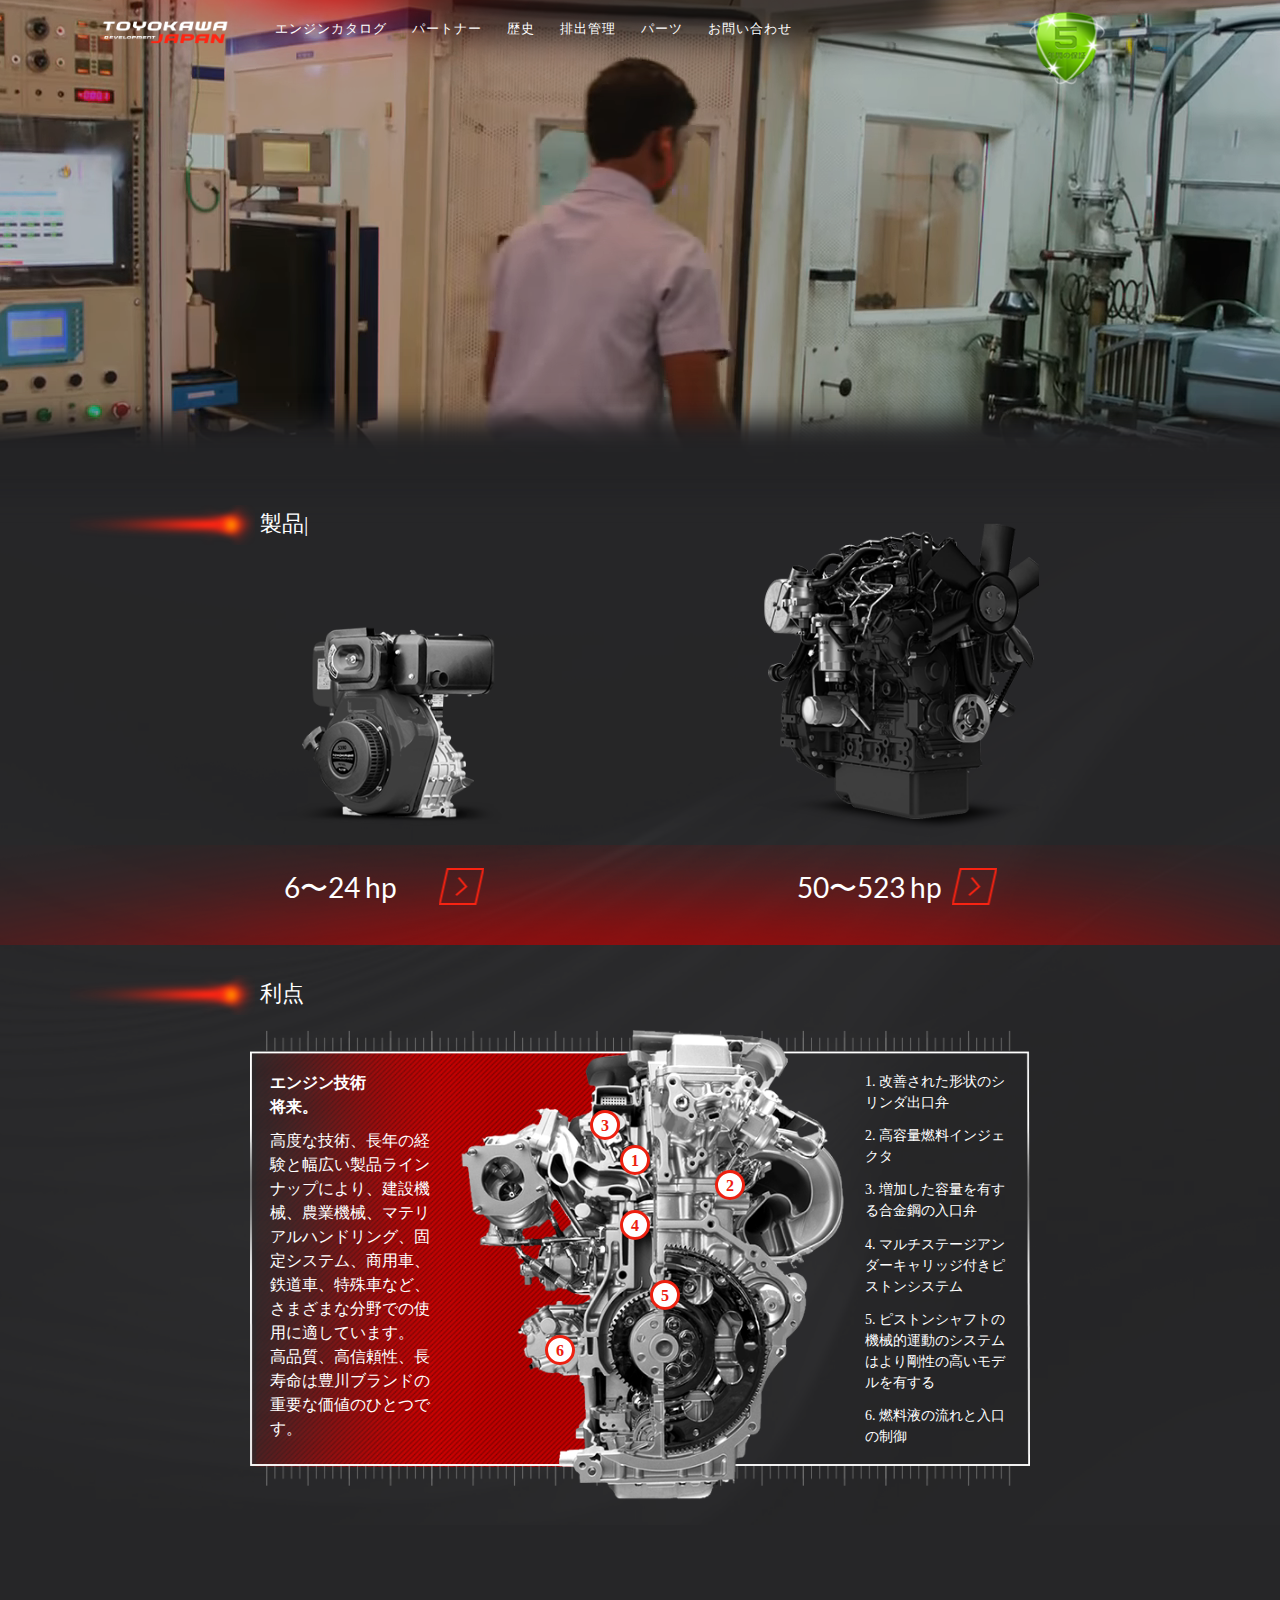
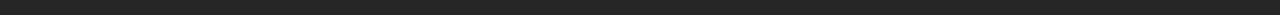
==== index.html @ fa692568 "21/02 23.45" ====
<!DOCTYPE html>
<!--[if lt IE 7 ]><html class="ie ie6" lang="en"> <![endif]-->
<!--[if IE 7 ]><html class="ie ie7" lang="en"> <![endif]-->
<!--[if IE 8 ]><html class="ie ie8" lang="en"> <![endif]-->
<!--[if (gte IE 9)|!(IE)]><!--><html lang="ru"> <!--<![endif]-->

<head>

	<meta charset="utf-8">

	<title>Toyokawa</title>
	<meta name="description" content="">

	<meta http-equiv="X-UA-Compatible" content="IE=edge">
	<meta name="viewport" content="width=device-width, initial-scale=1, maximum-scale=1">

	<link rel="stylesheet" href="css/bootstrap.min.css">
	<link rel="stylesheet" href="libs/slick/slick.css">
	<link rel="stylesheet" href="libs/slick/slick-theme.css">
	<link rel="stylesheet" href="fonts/stylesheet.css">
	
	<link rel="stylesheet" href="css/main.css">


</head>

<body>
	<header>
		<div class="container-fluid">
			<div class="row">
				<nav>
					<div class="container">
						<div class="row">
							<div class="col-2">
								<div class="logoWrap">
									<img src="img/logo-toyokawa.png" alt="">
								</div>
							</div>
							<div class="col-7">
								<ul class="navigation">
									<li><a href="#">エンジンカタログ</a></li>
									<li><a href="#">パートナー</a></li>
									<li><a href="#">歴史</a></li>
									<li><a href="#">排出管理</a></li>
									<li><a href="#">パーツ</a></li>
									<li><a href="#">お問い合わせ</a></li>
								</ul>
							</div>
							<div class="col-3">
								<div class="shield"></div>
							</div>
						</div>
					</div>
				</nav>
				<div class="bannerWrap">
					<div class="banner">
						<img src="img/banner-main.png" alt="pic">
					</div>
				</div>
			</div>	
		</div>
	</header>

	<div class="container-fluid main">
		<div class="row">
			
<!-- ВЫБОР МОЩНОСТИ ДВИГАТЕЛЯ / Engine power choice -->
				
				<section class="engineLink">
					<div class="container">
						<div class="row">
							<h2>製品|</h2>
							<div class="engineLink_wrap">
								<div class="engineLink_block">
									<a href="#" class="hp24"></a>
									<div class="title">
										<h3>6〜24 hp</h3>
										<span class="icon"></span>
									</div>
								</div>
								<div class="engineLink_block">
									<a href="#" class="hp50"></a>
									<div class="title">
										<h3>50〜523 hp</h3>
										<span class="icon"></span>
									</div>
								</div>
							</div>
						</div>
					</div>
				</section>
				
<!-- О ДВИГАТЕЛЕ / About engine -->
				<section class="aboutEngine">
					<div class="container">
						<div class="row">
							<h2>利点</h2>
							<div class="aboutEngine_wrap">
								<article>
									<p>エンジン技術<br>将来。</p>
									<p>高度な技術、長年の経験と幅広い製品ラインナップにより、建設機械、農業機械、マテリアルハンドリング、固定システム、商用車、鉄道車、特殊車など、さまざまな分野での使用に適しています。 高品質、高信頼性、長寿命は豊川ブランドの重要な価値のひとつです。</p>
								</article>
								<ul class="aboutEngine_list">
									<li class="part" id="part1">1. 改善された形状のシリンダ出口弁</li>
									<li class="part" id="part2">2. 高容量燃料インジェクタ</li>
									<li class="part" id="part3">3. 増加した容量を有する合金鋼の入口弁</li>
									<li class="part" id="part4">4. マルチステージアンダーキャリッジ付きピストンシステム</li>
									<li class="part" id="part5">5. ピストンシャフトの機械的運動のシステムはより剛性の高いモデルを有する</li>
									<li class="part" id="part6">6. 燃料液の流れと入口の制御</li>
								</ul>
								<div class="point" id="point1">1</div>
								<div class="point" id="point2">2</div>
								<div class="point" id="point3">3</div>
								<div class="point" id="point4">4</div>
								<div class="point" id="point5">5</div>
								<div class="point" id="point6">6</div>
							</div>
						</div>
					</div>
				</section>
<!-- СЛАЙДЕР / Slider -->
				<section class="proud"></section>
			
		</div>
	</div>



<!--[if lt IE 9]>
<script src="libs/html5shiv/es5-shim.min.js"></script>
<script src="libs/html5shiv/html5shiv.min.js"></script>
<script src="libs/html5shiv/html5shiv-printshiv.min.js"></script>
<script src="libs/respond/respond.min.js"></script>
<![endif]-->

<script src="libs/jquery/jquery-1.11.2.min.js"></script>
<script src="js/bootstrap.min.js"></script>
<script src="libs/slick/slick.js"></script>
<script src="js/common.js"></script>
</body>
</html>
---- fonts/stylesheet.css ----
/* This stylesheet generated by Transfonter (https://transfonter.org) on February 21, 2018 10:36 AM */


@font-face {
    
font-family: 'Lato';
    
src: url('Lato-Regular.woff2') format('woff2'),
        
url('Lato-Regular.woff') format('woff');
    
font-weight: normal;
    font-style: normal;

}



@font-face {
    font-family: 'Lato';
    
src: url('Lato-Regular.woff2') format('woff2'),
        
url('Lato-Regular.woff') format('woff');
    
font-weight: normal;
    
font-style: normal;

}



@font-face {
    
font-family: 'Lato';
    
src: url('Lato-Bold.woff2') format('woff2'),
        
url('Lato-Bold.woff') format('woff');
    
font-weight: bold;
    
font-style: normal;

}



@font-face {
    
font-family: 'Lato';
    
src: url('Lato-Bold.woff2') format('woff2'),
        
url('Lato-Bold.woff') format('woff');
    
font-weight: bold;
    
font-style: normal;

}



@font-face {
    font-family: 'KozGoPro';
    
src: url('KozGoPro-Regular-AlphaNum.woff2') format('woff2'),
        
url('KozGoPro-Regular-AlphaNum.woff') format('woff');
    
font-weight: normal;
    
font-style: normal;

}


@font-face {
    
font-family: 'KozGoPr6N';
    
src: url('KozGoPr6N-Medium.ttf') format('ttf'),

    
font-weight: normal;
    
font-style: normal;

}
---- css/main.css ----
*{
	font-size: 15px;
	font-weight: 400;
	font-family: 'KozGoPro';
}
h1,h2,h3 {
	font-family: 'KozGoPro';
}
a {
	color: #fff;
	font-size: 15px;
	font-weight: 400;
	font-family: 'KozGoPro';
	text-decoration: none;
}
a:hover, a:focus {
	color: #ff2513;
	text-decoration: none;
}
ul {
	list-style: none;
}
body {
	width: 100%;
	min-height: 100%;
	overflow-x:hidden;
	background-color: #262628;
}



     /* =========== */
/* =+===== HEADER ======= */
     /* =========== */
header {
	width: 100%;
	position: relative;

}
.bannerWrap {
	width: 100%;
	height: 475px;
	overflow:hidden;
	background-repeat: no-repeat;
	background-position: center;
	background-size: cover;
}
.banner {
	width: 100%;
	height: 100%;
}
.banner>img, .banner>.video, .banner>iframe {
	width: 100%;
	height: auto;
}
.banner>img {
	min-width: 1920px;
	position: relative;
	left: 50%;
	transform: translateX(-50%);
	z-index: 0;
}
header nav {
	position: absolute;
	top: 0;
	left: 0;
	width: 100%;
	background-image: url(../img/bcg-header.png);
	background-repeat: no-repeat;
	background-position: top center;
	background-size: 100%;
	height: 150px;
	z-index: 3;
}
.logoWrap {
	height: 60px;
	display: flex;
	align-items: center;
}
.logoWrap img{
	width: 100%;
	height: auto;
	margin: auto 0;

}
.navigation {
	display: flex;
	align-items: center;
	justify-content: flex-start;
	height: 55px;
	padding-left: 0;
	margin-bottom: 0;
}
.navigation>li {
	margin-left: 25px;
}
.navigation>li:first-child {
	margin-left: 0;
}
.navigation>li>a {
	font-size: 13px;
	font-weight: 200;
	letter-spacing: 1px;
}
.shield {
	width: 100%;
	background-image: url(../img/header-5shield-icon.png);
	background-repeat: no-repeat;
	background-position: center bottom;
	background-size: 30%;
	height: 85px;
}
/* =+===== END HEADER ======= */


     /* =========== */
/* =+===== CONTENT ======= */
     /* =========== */
.main {
	position: relative;
	top: -90px;
	z-index: 1;
	background-image: url(../img/bcg-main.png);
	background-repeat: no-repeat;
	background-position: top;
	background-size: 100%;
	padding-top: 90px;
}
/* ВЫБОР МОЩНОСТИ ДВИГАТЕЛЯ / Engine power choice */
.engineLink {
	width: 100%;
	height: 470px;
	position: relative;
}
.engineLink:before {
	content: '';
	display: block;
	width: 100%;
	height: 100px;
	position: absolute;
	left: 0;
	bottom: 0;
	background-repeat: no-repeat;
	background-position: center;
	background-size: cover;
	background-image: url(../img/bcg-bottom-fire.png);
}
section>.container {
	position: relative;
	height: 100%;
}
section>.container>.row{
	height: 100%;
}
.main h2 {
	position: absolute;
	top: 30px;
	left: 0px;
	font-size: 22px;
	font-weight: 400;
	color: #fff;
	z-index: 6;
	margin: 0;
}
.main h2:before {
	content: '';
	background-repeat: no-repeat;
	background-position: center;
	background-size: cover;
	background-image: url(../img/fire.png);
	width: 185px;
	height: 40px;
	display: inline-block;
	margin-bottom: -14px;
	margin-right: 5px;
}
.engineLink_wrap {
	position: relative; 
	z-index: 1;
	width: 100%;
	height: 100%;
	display: flex;
	align-items: flex-end;
	justify-content: center;
}
.engineLink_block {
	position: relative;
	width: 25%;
	min-width: 250px;
	height: 100%;
}
.engineLink_block:nth-child(2) {
	margin-left: 20%;
}
.engineLink_block>a {
	display: block;
	width: 100%;
	height: 100%;
	background-repeat: no-repeat;
	background-position: center;
	background-size: cover;
	transition: all 0.2s linear;
}
.engineLink_block>a.hp24 {
	background-image: url(../img/engine24-inactive.png);
}
.engineLink_block>a.hp50 {
	background-image: url(../img/engine50-inactive.png);
}
.engineLink_block>a.hp24:hover {
	background-image: url(../img/engine24-active.png);
}
.engineLink_block>a.hp50:hover {
	background-image: url(../img/engine50-active.png);
}
.engineLink_block>.title {
	display: flex;
	align-items: flex-end;
	justify-content: space-between;
	width: 200px;
	position: absolute;
	bottom: 40px;
	left: 50%;
	transform: translateX(-50%);
}
.engineLink_block>.title>h3 {
	margin: 0;
	font-size: 28px;
	font-weight: 400;
	color:#fff;
	font-family: 'Lato';
}
.engineLink_block>.title>.icon {
	display: block;
	width: 45px;
	height: 37px;
	background-repeat: no-repeat;
	background-position: center;
	background-size: cover;
	background-image: url(../img/link-square-inactive.png);
	transition: all 0.2s linear;
}
.engineLink_block:hover>.title>.icon {
	background-image: url(../img/link-square-active.png);
}

/* О ДВИГАТЕЛЕ / About engine */
.aboutEngine{
	width: 100%;
}
.aboutEngine_wrap {
	position: relative;
	width: 780px;
	height: 470px;
	background-repeat: no-repeat;
	background-position: center;
	background-size: cover;
	background-image: url(../img/bcg-aboutEngine.png);
	margin-top: 85px;
	margin-bottom: 25px;
	left: 50%;
	transform: translateX(-50%);
	display: flex;
	justify-content: space-between;
	align-items: flex-start;
	padding-top: 20px;
}
.aboutEngine_wrap article {
	width: 180px;
	padding-left: 20px;
	padding-top: 20px;
}
.aboutEngine_wrap article>p{
	font-size: 16px;
	font-weight: 400;
	color: #fff;
	margin: 0;
	text-align: left;
}
.aboutEngine_wrap article>p:first-child {
	font-weight: 700;
	margin-bottom: 10px;
}
.aboutEngine_list {
	padding: 0;
	list-style: none;
	width: 145px;
	height: calc(100% - 70px);
	margin-top: 20px;
	margin-right: 20px;
	margin-bottom: 0;
	display: flex;
	align-items: flex-start;
	justify-content: space-between;
	flex-direction: column;
}
.aboutEngine_list>li {
	font-size: 14px;
	font-weight: 400;
	color: #fff;
	cursor: pointer;
	position: relative;
	padding-bottom: 2px;
	border-bottom: 2px solid transparent;
}
.aboutEngine_list>li:before {
	content: '';
	display: block;
	position: absolute;
	bottom: -2px;
	right: 145px;
	height: 0;
	background-repeat: no-repeat;
	background-position: center;
	background-size: 100% 100%;
	background-image: url(../img/aboutEngine-figure.png);
	pointer-events: none;
	border-bottom: 2px solid #ed2010;
	display: none;
}
.aboutEngine_list>li#part1:before {
	width: 232px;
    transform: rotateZ(-192deg);
    bottom: -26px;
    right: 141px;
}
.aboutEngine_list>li#part2:before {
	width: 122px;
	bottom: -8px;
	right: 143px;
	transform:rotateZ(-186deg);
}
.aboutEngine_list>li#part3:before {
	width: 265px;
    transform: rotateZ(-160deg);
    bottom: 43px;
    right: 136px;
}
.aboutEngine_list>li#part4:before {
	width: 230px;
    transform: rotateZ(-162deg);
    bottom: 33px;
    right: 138px;
}
.aboutEngine_list>li#part5:before {
	width: 210px;
    transform: rotateZ(-153deg);
    right: 133px;
    bottom: 45px;
}
.aboutEngine_list>li#part6:before {
	width: 308px;
    transform: rotateZ(-162deg);
    right: 135px;
    bottom: 45px;
}
.aboutEngine_list>li#part1.hover:before {
	display: block;
}
.aboutEngine_list>li#part2.hover:before {
	display: block;
}
.aboutEngine_list>li#part3.hover:before {
	display: block;
}
.aboutEngine_list>li#part4.hover:before {
	display: block;
}
.aboutEngine_list>li#part5.hover:before {
	display: block;
}
.aboutEngine_list>li#part6.hover:before {
	display: block;
}
.aboutEngine_list>li:hover {
	color: #dd161c;
	border-bottom: 2px solid #ed2010;
}
.aboutEngine_list>li:hover:before {
	display: block;
}
.aboutEngine_wrap .point {
	width: 30px;
	height: 30px;
	border-radius: 50%;
	border:3px solid #ed2010;
	color: #ed2010;
	line-height: 24px;
	font-size: 16px;
	font-weight: 700;
	text-align: center;
	position: absolute;
	background-color: #fff;
	font-family: 'KozGoPro';
	cursor: pointer;
}
.aboutEngine_wrap #point1 {
	top: 115px;
	left: 370px;
}
.aboutEngine_wrap #point2 {
	top: 140px;
	left: 465px;
}
.aboutEngine_wrap #point3 {
	top: 80px;
	left: 340px;
}
.aboutEngine_wrap #point4 {
	top: 180px;
	left: 370px;
}
.aboutEngine_wrap #point5 {
	top: 250px;
	left: 400px;
}
.aboutEngine_wrap #point6 {
	top: 305px;
	left: 295px;
}
.aboutEngine_wrap .point:hover {
	background-color: #dd161c;
	color:#fff;
}
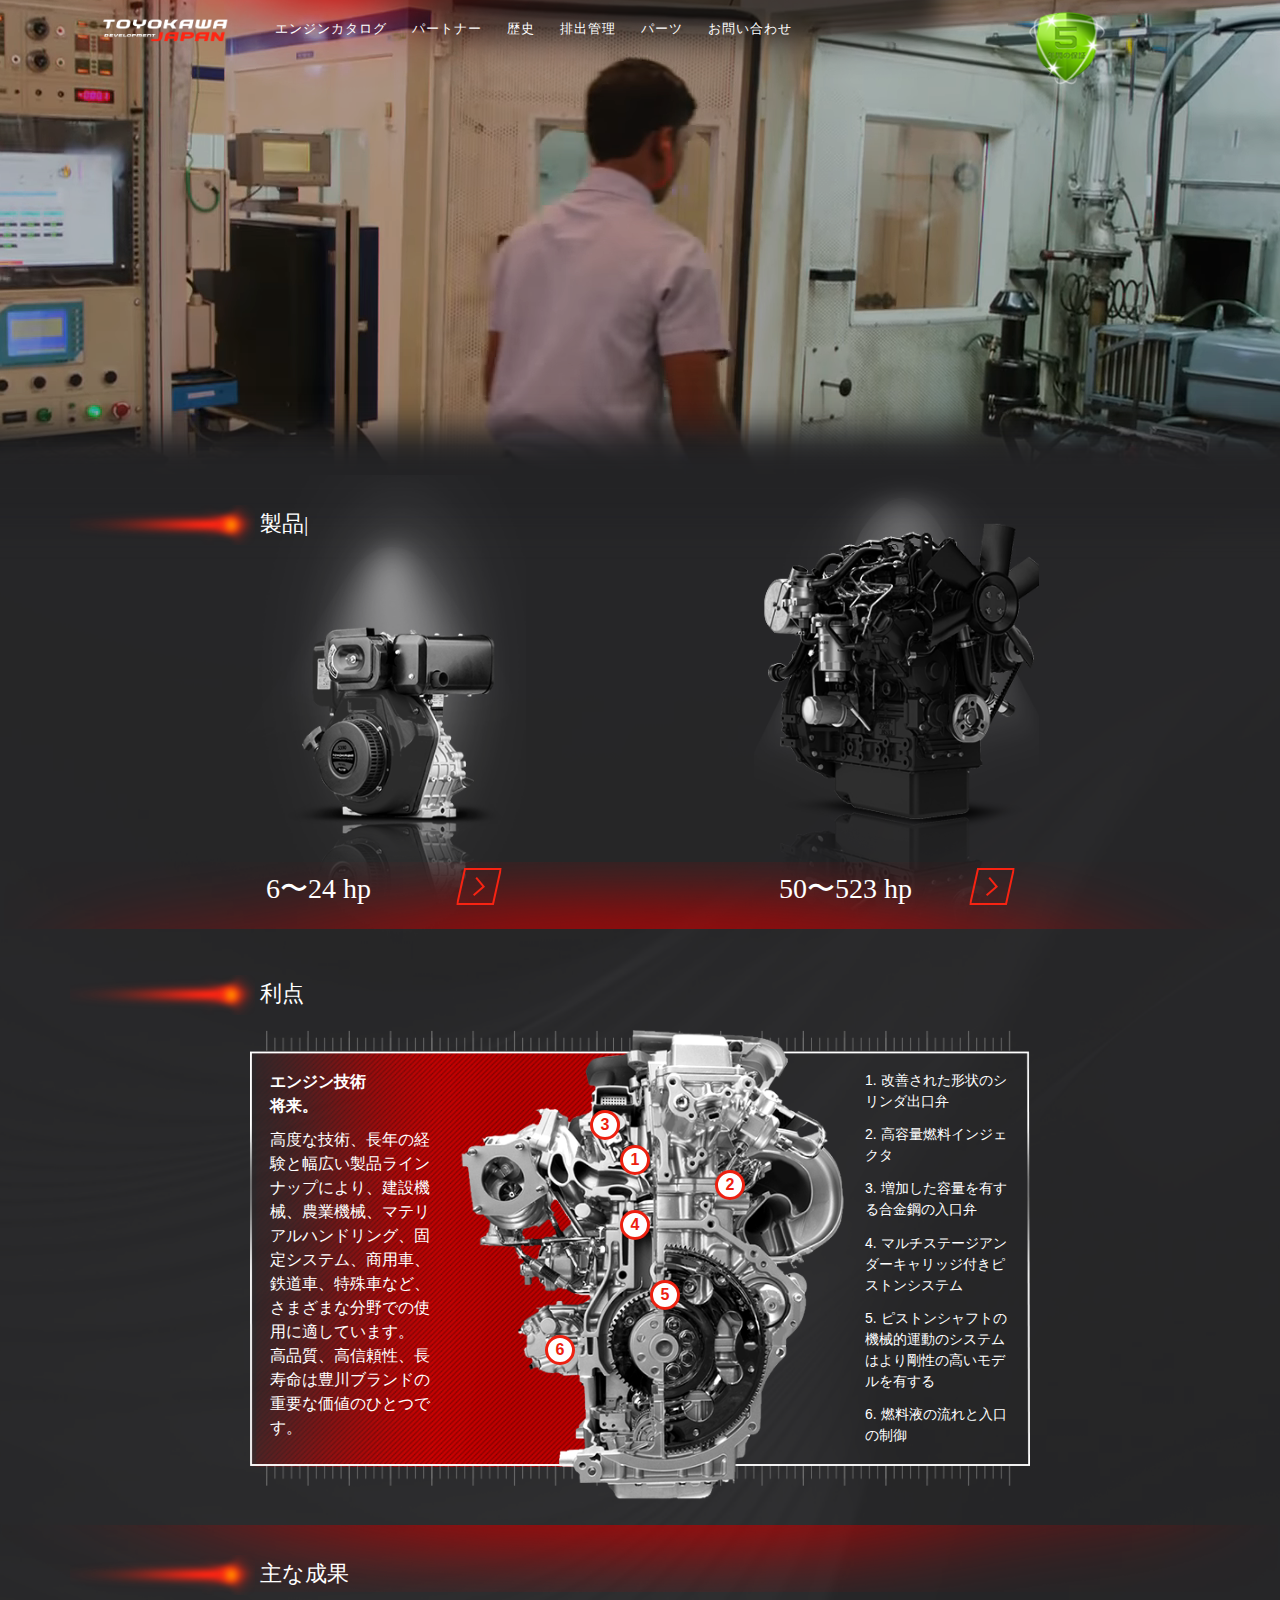
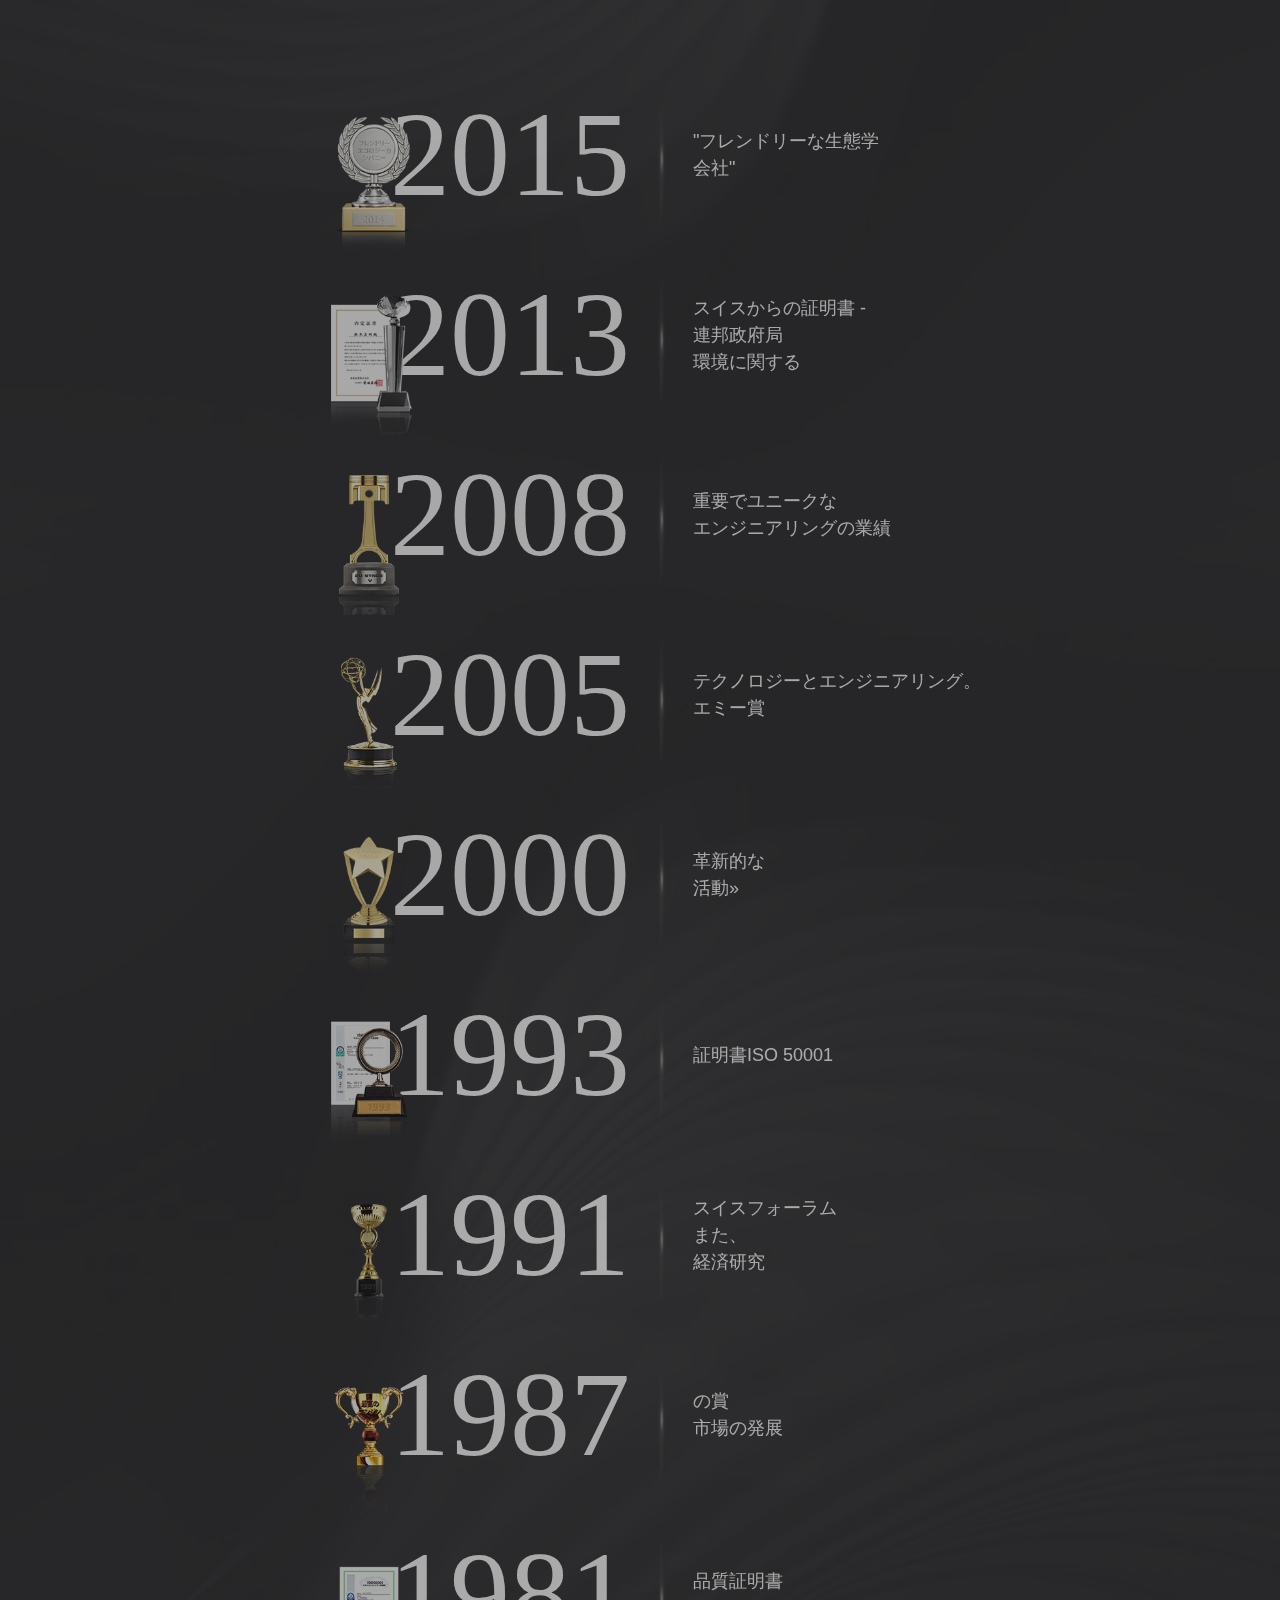
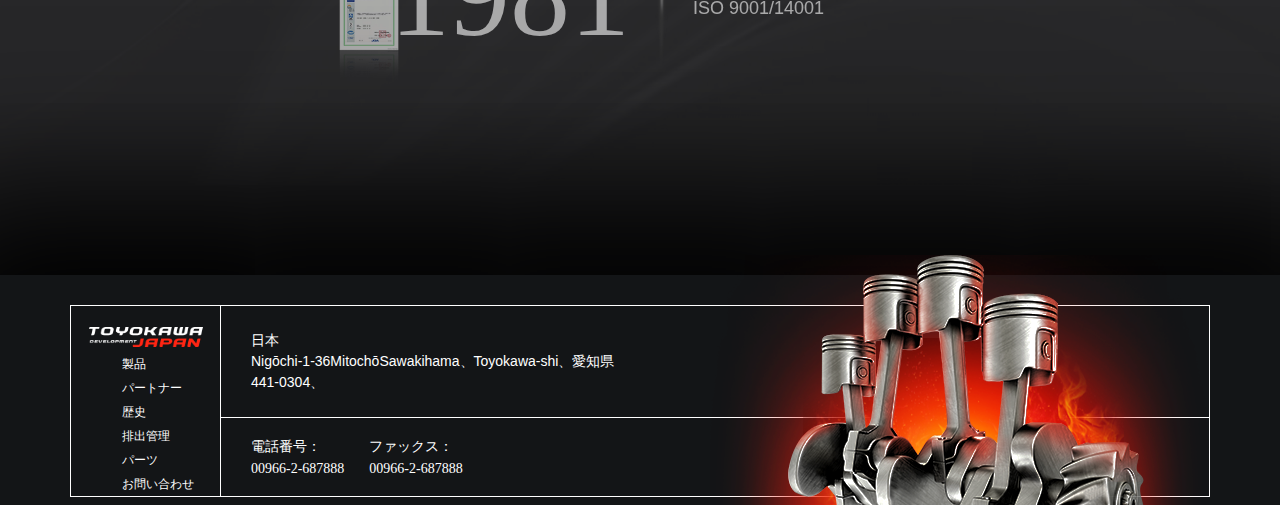
==== commit 38ad47e4: "22/02 18.15" ====
--- a/index.html
+++ b/index.html
@@ -1,8 +1,8 @@
 <!DOCTYPE html>
-<!--[if lt IE 7 ]><html class="ie ie6" lang="en"> <![endif]-->
-<!--[if IE 7 ]><html class="ie ie7" lang="en"> <![endif]-->
-<!--[if IE 8 ]><html class="ie ie8" lang="en"> <![endif]-->
-<!--[if (gte IE 9)|!(IE)]><!--><html lang="ru"> <!--<![endif]-->
+<!--[if lt IE 7 ]><html class="ie ie6" lang="ja"> <![endif]-->
+<!--[if IE 7 ]><html class="ie ie7" lang="ja"> <![endif]-->
+<!--[if IE 8 ]><html class="ie ie8" lang="ja"> <![endif]-->
+<!--[if (gte IE 9)|!(IE)]><!--><html lang="ja"> <!--<![endif]-->
 
 <head>
 
@@ -13,12 +13,14 @@
 
 	<meta http-equiv="X-UA-Compatible" content="IE=edge">
 	<meta name="viewport" content="width=device-width, initial-scale=1, maximum-scale=1">
+
 
 	<link rel="stylesheet" href="css/bootstrap.min.css">
 	<link rel="stylesheet" href="libs/slick/slick.css">
 	<link rel="stylesheet" href="libs/slick/slick-theme.css">
 	<link rel="stylesheet" href="fonts/stylesheet.css">
 	
+	<link rel="stylesheet" href="css/common.css">
 	<link rel="stylesheet" href="css/main.css">
 
 
@@ -33,7 +35,7 @@
 						<div class="row">
 							<div class="col-2">
 								<div class="logoWrap">
-									<img src="img/logo-toyokawa.png" alt="">
+									<a href="#"><img src="img/logo-toyokawa.png" alt="Toyokawa logo"></a>
 								</div>
 							</div>
 							<div class="col-7">
@@ -118,12 +120,108 @@
 						</div>
 					</div>
 				</section>
+
 <!-- СЛАЙДЕР / Slider -->
-				<section class="proud"></section>
-			
+			<section class="proud">
+				<div class="container">
+						<div class="row">
+							<h2>主な成果</h2>
+							<div class="proud_wrap">
+								<div class="proud_block">
+									<div class="year">2015</div>
+									<div class="divider"></div>
+									<article>"フレンドリーな生態学<br>会社"</article>
+									<div class="award"><img src="img/prize2015.png" alt=""></div>
+								</div>
+								<div class="proud_block">
+									<div class="year">2013</div>
+									<div class="divider"></div>
+									<article>スイスからの証明書 - <br>連邦政府局<br>環境に関する</article>
+									<div class="award"><img src="img/prize2013.png" alt=""></div>
+								</div>
+								<div class="proud_block">
+									<div class="year">2008</div>
+									<div class="divider"></div>
+									<article>重要でユニークな<br>エンジニアリングの業績</article>
+									<div class="award"><img src="img/prize2008.png" alt=""></div>
+								</div>
+								<div class="proud_block">
+									<div class="year">2005</div>
+									<div class="divider"></div>
+									<article>テクノロジーとエンジニアリング。<br>エミー賞</article>
+									<div class="award"><img src="img/prize2005.png" alt=""></div>
+								</div>
+								<div class="proud_block">
+									<div class="year">2000</div>
+									<div class="divider"></div>
+									<article>革新的な<br>活動»</article>
+									<div class="award"><img src="img/prize2000.png" alt=""></div>
+								</div>
+								<div class="proud_block">
+									<div class="year">1993</div>
+									<div class="divider"></div>
+									<article>証明書ISO 50001</article>
+									<div class="award"><img src="img/prize1993.png" alt=""></div>
+								</div>
+								<div class="proud_block">
+									<div class="year">1991</div>
+									<div class="divider"></div>
+									<article>スイスフォーラム<br>また、<br>経済研究</article>
+									<div class="award"><img src="img/prize1991.png" alt=""></div>
+								</div>
+								<div class="proud_block">
+									<div class="year">1987</div>
+									<div class="divider"></div>
+									<article>の賞<br>市場の発展</article>
+									<div class="award"><img src="img/prize1987.png" alt=""></div>
+								</div>
+								<div class="proud_block">
+									<div class="year">1981</div>
+									<div class="divider"></div>
+									<article>品質証明書<br>ISO 9001/14001</article>
+									<div class="award"><img src="img/prize1981.png" alt=""></div>
+								</div>
+							</div>
+						</div>
+					</div>
+			</section>
+
 		</div>
 	</div>
 
+	<footer>
+		<div class="container">
+			<div class="row">
+				<table>
+					<tr>
+						<td rowspan="2" class="leftCol">
+							<div class="footer_logoWrap">
+								<img src="img/logo-toyokawa.png" alt="Toyokawa logo">
+							</div>
+							<ul class="footer_navigation">
+								<li><a href="#">製品</a></li>
+								<li><a href="#">パートナー</a></li>
+								<li><a href="#">歴史</a></li>
+								<li><a href="#">排出管理</a></li>
+								<li><a href="#">パーツ</a></li>
+								<li><a href="#">お問い合わせ</a></li>
+							</ul>
+						</td>
+						<td class="secondCol limited"><p>日本<br>Nigōchi-1-36MitochōSawakihama、Toyokawa-shi、愛知県441-0304、</p></td>
+					</tr>
+					<tr>
+						<td class="secondCol lower">
+							<div>
+								<div class="leftPart">電話番号：<br><a href="tel:00966-2-687888">00966-2-687888</a></div>
+								<div class="rightPart">ファックス：<br><a href="tel:00966-2-687888">00966-2-687888</a></div>
+							</div>
+						</td>
+					</tr>
+				</table>
+			</div>
+		</div>
+		
+	</footer>
 
 
 <!--[if lt IE 9]>
@@ -136,6 +234,6 @@
 <script src="libs/jquery/jquery-1.11.2.min.js"></script>
 <script src="js/bootstrap.min.js"></script>
 <script src="libs/slick/slick.js"></script>
-<script src="js/common.js"></script>
+<script src="js/main.js"></script>
 </body>
 </html>--- a/fonts/stylesheet.css
+++ b/fonts/stylesheet.css
@@ -1,92 +1,174 @@
-/* This stylesheet generated by Transfonter (https://transfonter.org) on February 21, 2018 10:36 AM */
+/* This stylesheet generated by Transfonter (https://transfonter.org) on February 22, 2018 1:13 PM */
+
 
 
 @font-face {
+    font-family: 'KozGoPro-Light';
     
-font-family: 'Lato';
+src: url('KozGoPro-Light-AlphaNum.woff2') format('woff2'),
+        
+url('KozGoPro-Light-AlphaNum.woff') format('woff'),
+url('KozGoPr6N-Light.otf') format('opentype');
     
-src: url('Lato-Regular.woff2') format('woff2'),
-        
-url('Lato-Regular.woff') format('woff');
+font-weight: 300;
     
-font-weight: normal;
-    font-style: normal;
-
+font-style: normal;
 }
 
 
 
 @font-face {
-    font-family: 'Lato';
+    font-family: 'KozGoPro-ExtraLight';
     
-src: url('Lato-Regular.woff2') format('woff2'),
+src: url('KozGoPro-ExtraLight-AlphaNum.woff2') format('woff2'),
         
-url('Lato-Regular.woff') format('woff');
+url('KozGoPro-ExtraLight-AlphaNum.woff') format('woff'),
+url('KozGoPr6N-ExtraLight.otf') format('opentype');
     
-font-weight: normal;
+font-weight: 200;
     
 font-style: normal;
-
 }
 
 
 
 @font-face {
+    font-family: 'KozMinPro-Heavy';
     
-font-family: 'Lato';
+src: url('KozMinPro-Heavy-AlphaNum.woff2') format('woff2'),
+        
+url('KozMinPro-Heavy-AlphaNum.woff') format('woff');
     
-src: url('Lato-Bold.woff2') format('woff2'),
-        
-url('Lato-Bold.woff') format('woff');
-    
-font-weight: bold;
+font-weight: 900;
     
 font-style: normal;
-
 }
 
 
 
 @font-face {
+    font-family: 'KozMinPro-Medium';
     
-font-family: 'Lato';
+src: url('KozMinPro-Medium-AlphaNum.woff2') format('woff2'),
+        
+url('KozMinPro-Medium-AlphaNum.woff') format('woff');
     
-src: url('Lato-Bold.woff2') format('woff2'),
-        
-url('Lato-Bold.woff') format('woff');
-    
-font-weight: bold;
+font-weight: 500;
     
 font-style: normal;
-
 }
 
 
 
 @font-face {
-    font-family: 'KozGoPro';
+    font-family: 'KozGoPro-Heavy';
+    
+src: url('KozGoPro-Heavy-AlphaNum.woff2') format('woff2'),
+        
+url('KozGoPro-Heavy-AlphaNum.woff') format('woff');
+    
+font-weight: 900;
+    
+font-style: normal;
+}
+
+
+
+@font-face {
+    font-family: 'KozMinPro-Bold';
+    
+src: url('KozMinPro-Bold-AlphaNum.woff2') format('woff2'),
+        
+url('KozMinPro-Bold-AlphaNum.woff') format('woff');
+    
+font-weight: bold;
+    
+font-style: normal;
+}
+
+
+
+@font-face {
+    font-family: 'KozMinPro-Light';
+    
+src: url('KozMinPro-Light-AlphaNum.woff2') format('woff2'),
+        
+url('KozMinPro-Light-AlphaNum.woff') format('woff'),
+url('KozMinPro-Light.otf') format('opentype');
+    
+font-weight: 300;
+    
+font-style: normal;
+}
+
+
+
+@font-face {
+    font-family: 'KozGoPro-Regular';
     
 src: url('KozGoPro-Regular-AlphaNum.woff2') format('woff2'),
         
-url('KozGoPro-Regular-AlphaNum.woff') format('woff');
+url('KozGoPro-Regular-AlphaNum.woff') format('woff'),
+url('KozGoPro-Regular.otf') format('opentype');
+    
+font-weight: normal;
+   
+font-style: normal;
+}
+
+
+
+@font-face {
+    font-family: 'KozMinPro-ExtraLight';
+    
+src: url('KozMinPro-ExtraLight-AlphaNum.woff2') format('woff2'),
+        
+url('KozMinPro-ExtraLight-AlphaNum.woff') format('woff');
+    
+font-weight: 200;
+    
+font-style: normal;
+}
+
+
+
+@font-face {
+    font-family: 'KozMinPro-Regular';
+    
+src: url('KozMinPro-Regular-AlphaNum.woff2') format('woff2'),
+        
+url('KozMinPro-Regular-AlphaNum.woff') format('woff');
     
 font-weight: normal;
     
 font-style: normal;
-
 }
 
 
+
 @font-face {
+    font-family: 'KozGoPro-Bold';
     
-font-family: 'KozGoPr6N';
+src: url('KozGoPro-Bold-AlphaNum.woff2') format('woff2'),
+        
+url('KozGoPro-Bold-AlphaNum.woff') format('woff'),
+url('KozGoPro-Bold.otf') format('opentype');
     
-src: url('KozGoPr6N-Medium.ttf') format('ttf'),
-
-    
-font-weight: normal;
+font-weight: bold;
     
 font-style: normal;
-
 }
 
+
+
+@font-face {
+    font-family: 'KozGoPro-Medium';
+    
+src: url('KozGoPro-Medium-AlphaNum.woff2') format('woff2'),
+        
+url('KozGoPro-Medium-AlphaNum.woff') format('woff');
+    
+font-weight: 500;
+    
+font-style: normal;
+}
--- a/css/common.css
+++ b/css/common.css
@@ -0,0 +1,228 @@
+* {
+	color:#fff;
+}
+h1,h2,h3 {
+	font-family: 'KozGoPro-Regular';
+}
+a {
+	color: #fff;
+	font-size: 15px;
+	font-weight: 400;
+	font-family: 'KozGoPro-Regular';
+	text-decoration: none;
+}
+a:hover, a:focus {
+	color: #ff2513;
+	text-decoration: none;
+}
+ul {
+	list-style: none;
+}
+body {
+	width: 100%;
+	overflow-x:hidden;
+	background-color: #262628;
+	max-width: 1920px;
+	min-width: 1024px;
+}
+.container {
+	min-width: 1024px;
+}
+
+
+
+     /* =========== */
+/* =+===== HEADER ======= */
+     /* =========== */
+header {
+	width: 100%;
+	position: relative;
+
+}
+.bannerWrap {
+	width: 100%;
+	height: 475px;
+	overflow:hidden;
+	background-repeat: no-repeat;
+	background-position: center;
+	background-size: cover;
+}
+.banner {
+	width: 100%;
+	height: 100%;
+}
+.banner>img, .banner>.video, .banner>iframe {
+	width: 100%;
+	height: auto;
+}
+.banner>img {
+	min-width: 1920px;
+	position: relative;
+	left: 50%;
+	-webkit-transform: translateX(-50%);
+	        transform: translateX(-50%);
+	z-index: 0;
+}
+header nav {
+	position: absolute;
+	top: 0;
+	left: 0;
+	width: 100%;
+	background-image: url(../img/bcg-header.png);
+	background-repeat: no-repeat;
+	background-position: top center;
+	background-size: 100%;
+	height: 150px;
+	z-index: 3;
+}
+.logoWrap {
+	height: 60px;
+	display: -webkit-box;
+	display: -ms-flexbox;
+	display: flex;
+	-webkit-box-align: center;
+	    -ms-flex-align: center;
+	        align-items: center;
+}
+.logoWrap img{
+	width: 100%;
+	height: auto;
+	margin: auto 0;
+
+}
+.navigation {
+	display: -webkit-box;
+	display: -ms-flexbox;
+	display: flex;
+	-webkit-box-align: center;
+	    -ms-flex-align: center;
+	        align-items: center;
+	-webkit-box-pack: start;
+	    -ms-flex-pack: start;
+	        justify-content: flex-start;
+	height: 55px;
+	padding-left: 0;
+	margin-bottom: 0;
+}
+.navigation>li {
+	margin-left: 25px;
+}
+.navigation>li:first-child {
+	margin-left: 0;
+}
+.navigation>li>a {
+	font-size: 13px;
+	font-weight: 200;
+	letter-spacing: 1px;
+}
+.shield {
+	width: 100%;
+	background-image: url(../img/header-5shield-icon.png);
+	background-repeat: no-repeat;
+	background-position: center bottom;
+	background-size: 30%;
+	height: 85px;
+}
+/* =+===== END HEADER ======= */
+
+
+     /* =========== */
+/* =+===== FOOTER ======= */
+     /* =========== */
+footer {
+	width: 100%;
+	height: 230px;
+	background-color: #131517;
+	-webkit-box-shadow: 0px 10px 150px 100px rgba(0,0,0,1);
+	box-shadow: 0px 10px 150px 100px rgba(0,0,0,1);
+	position: relative;
+	z-index: 2;
+}
+footer>.container {
+	position: relative;
+	height: 100%;
+}
+footer>.container>.row{
+	max-height: 100%;
+}
+footer>.container:before {
+	content: '';
+	display: block;
+	width: 500px;
+	height: 250px;
+	position: absolute;
+	bottom: 0;
+	right: -110px;
+	background-size: cover;
+	background-position:center bottom;
+	background-repeat:no-repeat;
+	background-image: url(../img/bcg-footer-pistons.png);
+}
+footer table {
+	width: 100%;
+	border:1px solid #fff;
+	max-height: 100%;
+	margin-top: 30px;
+}
+footer td.secondCol {
+	padding-left:30px;
+	height: 50%;
+	vertical-align: center;
+}
+footer td.secondCol.lower {
+	border-top:1px solid #fff;
+	vertical-align: center;
+}
+footer td.secondCol.lower>div {
+	display: -webkit-box;
+	display: -ms-flexbox;
+	display: flex;
+	-webkit-box-align: center;
+	    -ms-flex-align: center;
+	        align-items: center;
+	-webkit-box-pack: start;
+	    -ms-flex-pack: start;
+	        justify-content: flex-start;
+}
+footer td.secondCol.lower>div>div {
+	font-size: 14px;
+}
+footer td.secondCol.lower a {
+	text-decoration:none;
+	font-size: 14px;
+}
+footer td.secondCol.lower a:hover {
+	color:#fff;
+}
+footer td.secondCol.limited p{
+	max-width: 369px;
+	margin: 0;
+	font-size: 14px;
+}
+footer .footer_navigation {
+	padding-left: 50px;
+	list-style: none;
+	margin-bottom: 0;
+	margin-top: -15px;
+}
+footer .footer_navigation>li {
+	margin-bottom: 0px;
+}
+footer .footer_navigation>li:last-child {
+	margin-bottom: 0;
+}
+footer .footer_navigation>li>a {
+	font-size: 12px;
+}
+footer td .rightPart {
+	margin-left: 25px;
+}
+footer td.leftCol {
+	border-right:1px solid #fff;
+	width: 150px;
+	height: 100%;
+}
+.footer_logoWrap>img {
+	width: 100%;
+}
+/* =+===== END FOOTER ======= */
--- a/css/main.css
+++ b/css/main.css
@@ -1,117 +1,3 @@
-*{
-	font-size: 15px;
-	font-weight: 400;
-	font-family: 'KozGoPro';
-}
-h1,h2,h3 {
-	font-family: 'KozGoPro';
-}
-a {
-	color: #fff;
-	font-size: 15px;
-	font-weight: 400;
-	font-family: 'KozGoPro';
-	text-decoration: none;
-}
-a:hover, a:focus {
-	color: #ff2513;
-	text-decoration: none;
-}
-ul {
-	list-style: none;
-}
-body {
-	width: 100%;
-	min-height: 100%;
-	overflow-x:hidden;
-	background-color: #262628;
-}
-
-
-
-     /* =========== */
-/* =+===== HEADER ======= */
-     /* =========== */
-header {
-	width: 100%;
-	position: relative;
-
-}
-.bannerWrap {
-	width: 100%;
-	height: 475px;
-	overflow:hidden;
-	background-repeat: no-repeat;
-	background-position: center;
-	background-size: cover;
-}
-.banner {
-	width: 100%;
-	height: 100%;
-}
-.banner>img, .banner>.video, .banner>iframe {
-	width: 100%;
-	height: auto;
-}
-.banner>img {
-	min-width: 1920px;
-	position: relative;
-	left: 50%;
-	transform: translateX(-50%);
-	z-index: 0;
-}
-header nav {
-	position: absolute;
-	top: 0;
-	left: 0;
-	width: 100%;
-	background-image: url(../img/bcg-header.png);
-	background-repeat: no-repeat;
-	background-position: top center;
-	background-size: 100%;
-	height: 150px;
-	z-index: 3;
-}
-.logoWrap {
-	height: 60px;
-	display: flex;
-	align-items: center;
-}
-.logoWrap img{
-	width: 100%;
-	height: auto;
-	margin: auto 0;
-
-}
-.navigation {
-	display: flex;
-	align-items: center;
-	justify-content: flex-start;
-	height: 55px;
-	padding-left: 0;
-	margin-bottom: 0;
-}
-.navigation>li {
-	margin-left: 25px;
-}
-.navigation>li:first-child {
-	margin-left: 0;
-}
-.navigation>li>a {
-	font-size: 13px;
-	font-weight: 200;
-	letter-spacing: 1px;
-}
-.shield {
-	width: 100%;
-	background-image: url(../img/header-5shield-icon.png);
-	background-repeat: no-repeat;
-	background-position: center bottom;
-	background-size: 30%;
-	height: 85px;
-}
-/* =+===== END HEADER ======= */
-
 
      /* =========== */
 /* =+===== CONTENT ======= */
@@ -123,7 +9,7 @@
 	background-image: url(../img/bcg-main.png);
 	background-repeat: no-repeat;
 	background-position: top;
-	background-size: 100%;
+	background-size: 100% 100%;
 	padding-top: 90px;
 }
 /* ВЫБОР МОЩНОСТИ ДВИГАТЕЛЯ / Engine power choice */
@@ -142,7 +28,7 @@
 	bottom: 0;
 	background-repeat: no-repeat;
 	background-position: center;
-	background-size: cover;
+	background-size: 100%;
 	background-image: url(../img/bcg-bottom-fire.png);
 }
 section>.container {
@@ -179,9 +65,15 @@
 	z-index: 1;
 	width: 100%;
 	height: 100%;
+	display: -webkit-box;
+	display: -ms-flexbox;
 	display: flex;
-	align-items: flex-end;
-	justify-content: center;
+	-webkit-box-align: end;
+	    -ms-flex-align: end;
+	        align-items: flex-end;
+	-webkit-box-pack: center;
+	    -ms-flex-pack: center;
+	        justify-content: center;
 }
 .engineLink_block {
 	position: relative;
@@ -199,36 +91,49 @@
 	background-repeat: no-repeat;
 	background-position: center;
 	background-size: cover;
+	-webkit-transition: all 0.2s linear;
 	transition: all 0.2s linear;
 }
 .engineLink_block>a.hp24 {
-	background-image: url(../img/engine24-inactive.png);
+	background-image: url(../img/engine24-active.png);
+	-webkit-filter: saturate(0%);
+	        filter: saturate(0%);
 }
 .engineLink_block>a.hp50 {
-	background-image: url(../img/engine50-inactive.png);
+	background-image: url(../img/engine50-active.png);
+	-webkit-filter: saturate(0%);
+	        filter: saturate(0%);
 }
 .engineLink_block>a.hp24:hover {
-	background-image: url(../img/engine24-active.png);
+	-webkit-filter: saturate(100%);
+	        filter: saturate(100%);
 }
 .engineLink_block>a.hp50:hover {
-	background-image: url(../img/engine50-active.png);
+	-webkit-filter: saturate(100%);
+	        filter: saturate(100%);
 }
 .engineLink_block>.title {
+	display: -webkit-box;
+	display: -ms-flexbox;
 	display: flex;
-	align-items: flex-end;
-	justify-content: space-between;
-	width: 200px;
+	-webkit-box-align: end;
+	    -ms-flex-align: end;
+	        align-items: flex-end;
+	-webkit-box-pack: justify;
+	    -ms-flex-pack: justify;
+	        justify-content: space-between;
+	width: 235px;
 	position: absolute;
 	bottom: 40px;
 	left: 50%;
-	transform: translateX(-50%);
+	-webkit-transform: translateX(-50%);
+	        transform: translateX(-50%);
 }
 .engineLink_block>.title>h3 {
 	margin: 0;
 	font-size: 28px;
 	font-weight: 400;
 	color:#fff;
-	font-family: 'Lato';
 }
 .engineLink_block>.title>.icon {
 	display: block;
@@ -238,6 +143,7 @@
 	background-position: center;
 	background-size: cover;
 	background-image: url(../img/link-square-inactive.png);
+	-webkit-transition: all 0.2s linear;
 	transition: all 0.2s linear;
 }
 .engineLink_block:hover>.title>.icon {
@@ -254,15 +160,22 @@
 	height: 470px;
 	background-repeat: no-repeat;
 	background-position: center;
-	background-size: cover;
+	background-size: 100%;
 	background-image: url(../img/bcg-aboutEngine.png);
 	margin-top: 85px;
 	margin-bottom: 25px;
 	left: 50%;
-	transform: translateX(-50%);
+	-webkit-transform: translateX(-50%);
+	        transform: translateX(-50%);
+	display: -webkit-box;
+	display: -ms-flexbox;
 	display: flex;
-	justify-content: space-between;
-	align-items: flex-start;
+	-webkit-box-pack: justify;
+	    -ms-flex-pack: justify;
+	        justify-content: space-between;
+	-webkit-box-align: start;
+	    -ms-flex-align: start;
+	        align-items: flex-start;
 	padding-top: 20px;
 }
 .aboutEngine_wrap article {
@@ -289,10 +202,19 @@
 	margin-top: 20px;
 	margin-right: 20px;
 	margin-bottom: 0;
+	display: -webkit-box;
+	display: -ms-flexbox;
 	display: flex;
-	align-items: flex-start;
-	justify-content: space-between;
-	flex-direction: column;
+	-webkit-box-align: start;
+	    -ms-flex-align: start;
+	        align-items: flex-start;
+	-webkit-box-pack: justify;
+	    -ms-flex-pack: justify;
+	        justify-content: space-between;
+	-webkit-box-orient: vertical;
+	-webkit-box-direction: normal;
+	    -ms-flex-direction: column;
+	        flex-direction: column;
 }
 .aboutEngine_list>li {
 	font-size: 14px;
@@ -320,7 +242,8 @@
 }
 .aboutEngine_list>li#part1:before {
 	width: 232px;
-    transform: rotateZ(-192deg);
+    -webkit-transform: rotateZ(-192deg);
+            transform: rotateZ(-192deg);
     bottom: -26px;
     right: 141px;
 }
@@ -328,29 +251,34 @@
 	width: 122px;
 	bottom: -8px;
 	right: 143px;
-	transform:rotateZ(-186deg);
+	-webkit-transform:rotateZ(-186deg);
+	        transform:rotateZ(-186deg);
 }
 .aboutEngine_list>li#part3:before {
 	width: 265px;
-    transform: rotateZ(-160deg);
+    -webkit-transform: rotateZ(-160deg);
+            transform: rotateZ(-160deg);
     bottom: 43px;
     right: 136px;
 }
 .aboutEngine_list>li#part4:before {
 	width: 230px;
-    transform: rotateZ(-162deg);
+    -webkit-transform: rotateZ(-162deg);
+            transform: rotateZ(-162deg);
     bottom: 33px;
     right: 138px;
 }
 .aboutEngine_list>li#part5:before {
 	width: 210px;
-    transform: rotateZ(-153deg);
+    -webkit-transform: rotateZ(-153deg);
+            transform: rotateZ(-153deg);
     right: 133px;
     bottom: 45px;
 }
 .aboutEngine_list>li#part6:before {
 	width: 308px;
-    transform: rotateZ(-162deg);
+    -webkit-transform: rotateZ(-162deg);
+            transform: rotateZ(-162deg);
     right: 135px;
     bottom: 45px;
 }
@@ -391,7 +319,6 @@
 	text-align: center;
 	position: absolute;
 	background-color: #fff;
-	font-family: 'KozGoPro';
 	cursor: pointer;
 }
 .aboutEngine_wrap #point1 {
@@ -422,3 +349,158 @@
 	background-color: #dd161c;
 	color:#fff;
 }
+
+/* СЛАЙДЕР / Slider */
+.proud {
+	width: 100%;
+	position: relative;
+}
+.proud:before {
+	content: '';
+	display: block;
+	position: absolute;
+	top: 0;
+	left: 0;
+	width: 100%;
+	height: 100px;
+	background-image: url(../img/bcg-top-fire.png);
+	background-position: top center;
+	background-size: 100%;
+	background-repeat:no-repeat;
+}
+.proud_wrap {
+	margin-top: 140px;
+	margin-bottom:100px;
+	width: 870px;
+	position: relative;
+	left: 50%;
+	-webkit-transform: translateX(-50%);
+	        transform: translateX(-50%);
+}
+.proud_block {
+	width: 100%;
+	display: -webkit-box;
+	display: -ms-flexbox;
+	display: flex;
+	-webkit-box-align: center;
+	    -ms-flex-align: center;
+	        align-items: center;
+	-webkit-box-pack: start;
+	    -ms-flex-pack: start;
+	        justify-content: flex-start;
+	position: relative;
+	margin-left: 185px;
+	opacity: .6;
+}
+.proud_block.transparent {
+	opacity: 0;
+}
+.proud_block>.year {
+	font-family: 'KozGoPro-ExtraLight';
+	font-size: 120px;
+	font-weight: 200;
+}
+.proud_block>.divider {
+	height: 135px;
+	width: 13px;
+	background-size: cover;
+	background-repeat: no-repeat;
+	background-position: 100%;
+	background-image: url(../img/divider-slider-main.png);
+	margin: 0 25px;
+	-webkit-filter: saturate(0%);
+	        filter: saturate(0%);
+}
+.proud_block>article {
+	font-size: 18px;
+}
+.proud_block>.award {
+	height: 140px;
+	position: absolute;
+	left: -70px;
+	top:50px;
+}
+.proud_block>.award>img{
+	height: 100%;
+}
+.proud .slick-vertical .slick-slide {
+	display: -webkit-box;
+	display: -ms-flexbox;
+	display: flex;
+	height: 220px;
+}
+.proud .slick-prev, .proud .slick-next {
+	left: 50%;
+	width: 27px;
+	height: 17px;
+	right:auto;
+	-webkit-transform: translateX(-50%);
+	        transform: translateX(-50%);
+	background-size: cover;
+	background-repeat: no-repeat;
+	background-position: center;
+	border:none;
+	background-color: transparent;
+}
+.proud .slick-prev:before, .proud .slick-next:before {
+	display: none;
+}
+.proud .slick-prev {
+	top: -30px;
+	background-image: url(../img/prev-arrow.png);
+}
+.proud .slick-next {
+	bottom: -30px;
+	top: auto;
+	background-image: url(../img/next-arrow.png);
+}
+.proud .slick-disabled {
+	opacity: .5;
+}
+.proud .slick-center.slick-current {
+	opacity: 1;
+}
+.proud .slick-center.slick-current>.divider {
+	-webkit-filter:saturate(100%);
+	        filter:saturate(100%);
+}
+
+@media all and (max-height: 700px) {
+	.proud .slick-vertical .slick-slide {
+		height: 160px;
+	}
+	.proud_block>.award {
+		height: 140px;
+		top: 25px;
+		left: -65px;
+	}
+	.proud_block>.year {
+		font-size: 110px;
+	}
+}
+@media all and (max-width: 1360px) {
+	footer>.container:before {
+		right: 0;
+	}
+}
+@media all and (max-height: 600px) {
+	.proud .slick-vertical .slick-slide {
+		height: 125px;
+	}
+	.proud_block>.award {
+		height: 115px;
+		top:15px;
+		left: -65px;
+	}
+	.proud_block>.year {
+		font-size: 100px;
+	}
+}
+@media all and (max-width: 1024px) {
+	.proud .slick-vertical .slick-slide {
+		height: 150px;
+	}
+	.proud_block>.award {
+		top: 20px;
+	}
+}
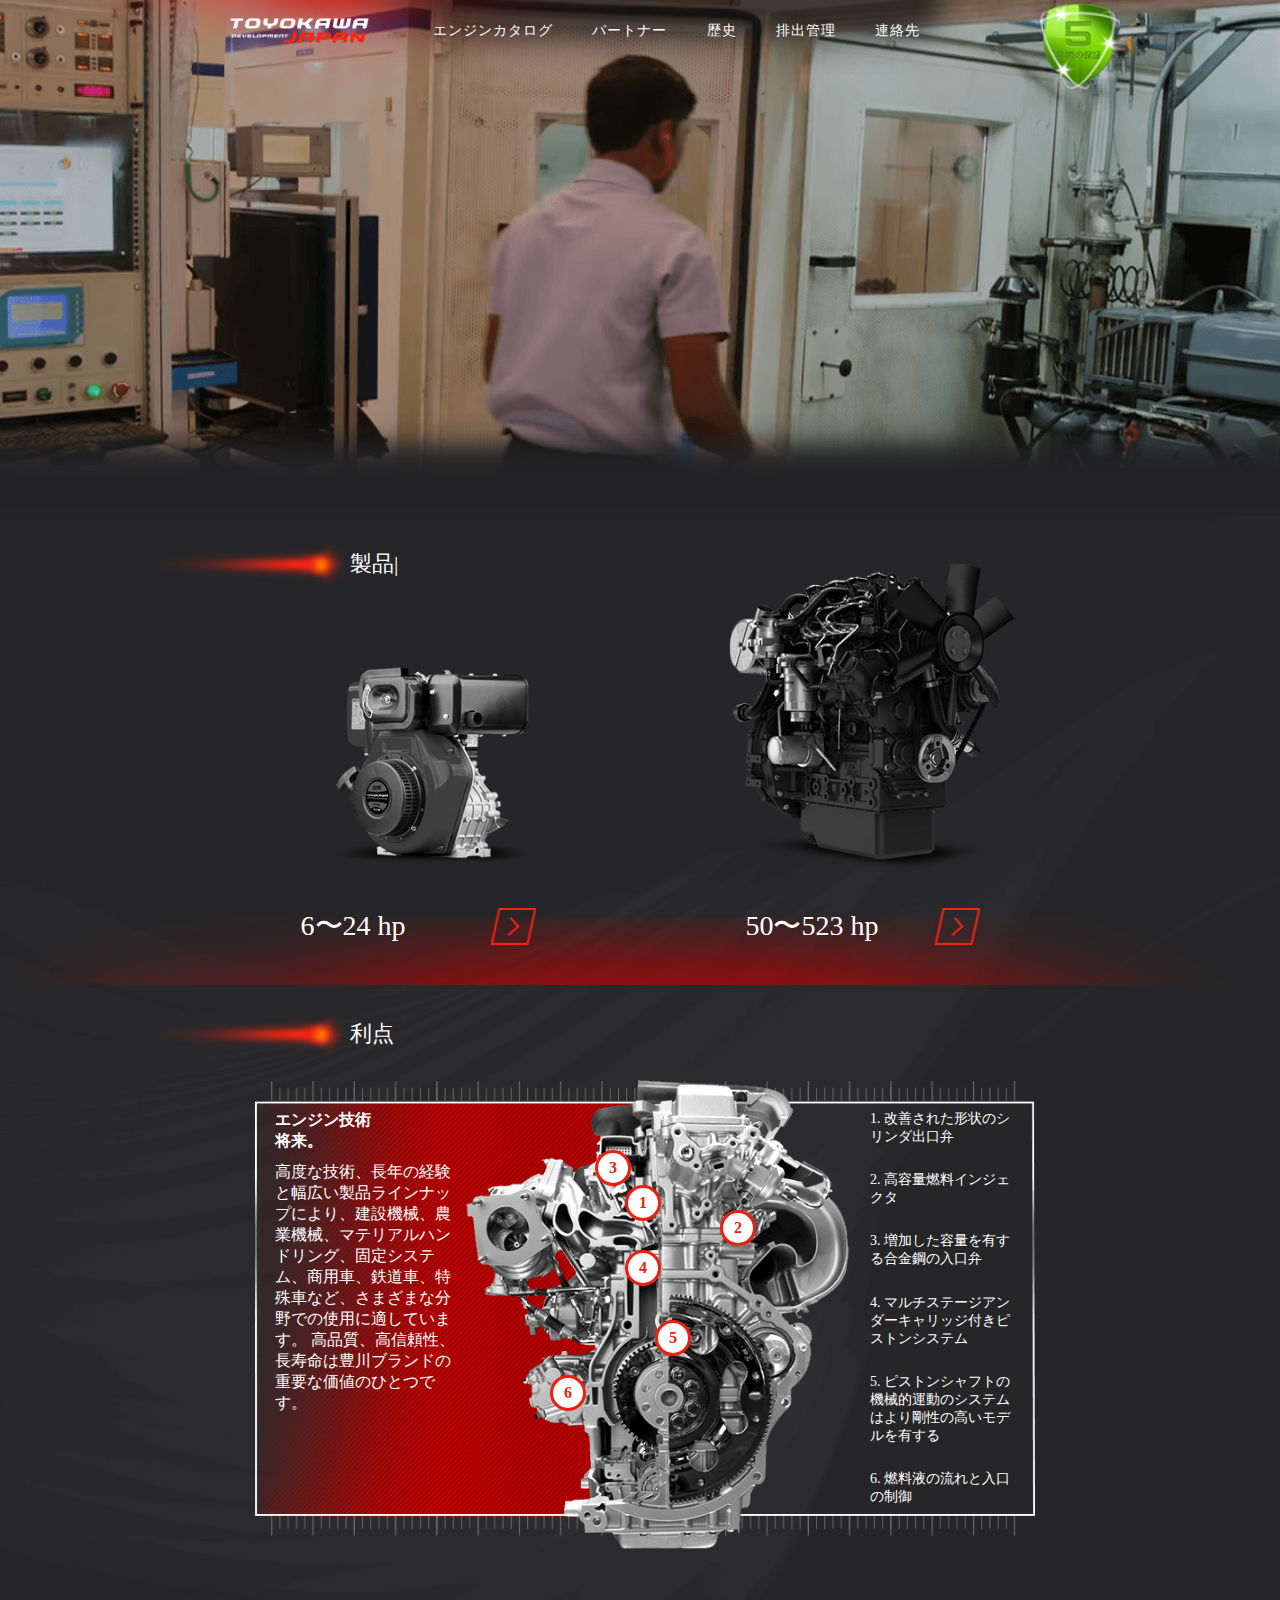
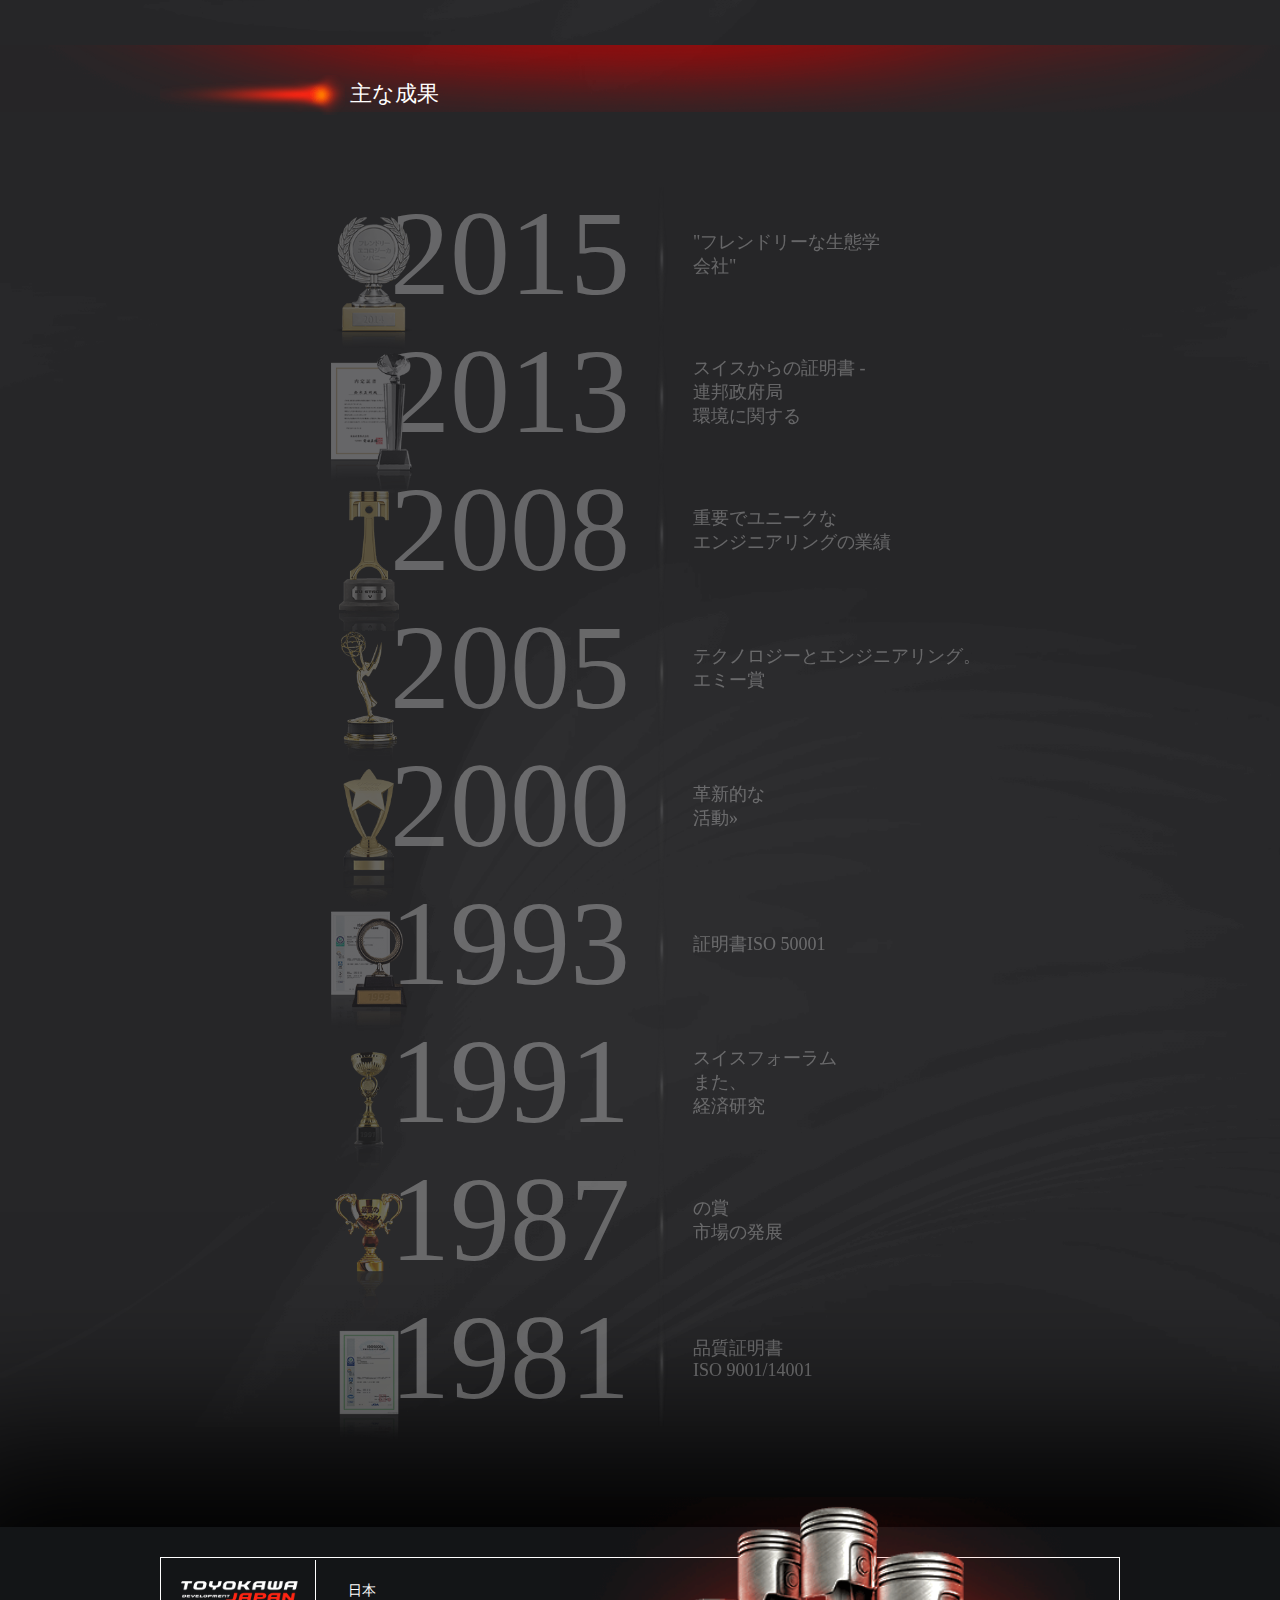
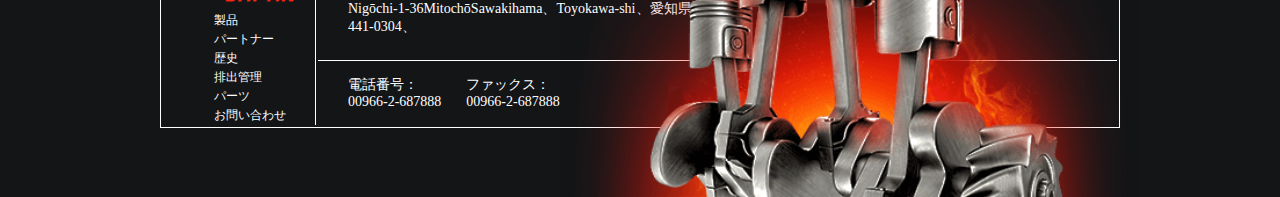
==== commit 16d59248: "26/02 2.45" ====
--- a/index.html
+++ b/index.html
@@ -12,13 +12,15 @@
 	<meta name="description" content="">
 
 	<meta http-equiv="X-UA-Compatible" content="IE=edge">
-	<meta name="viewport" content="width=device-width, initial-scale=1, maximum-scale=1">
-
-
-	<link rel="stylesheet" href="css/bootstrap.min.css">
+	<meta http-equiv="Contetn-type" content="text/html; charset=UTF-8">
+	<meta name="robots" content="index, follow">
+	<meta name="viewport" content="initial-scale=1, maximum-scale=1, width=1024">
+
+
 	<link rel="stylesheet" href="libs/slick/slick.css">
 	<link rel="stylesheet" href="libs/slick/slick-theme.css">
 	<link rel="stylesheet" href="fonts/stylesheet.css">
+	<link rel="stylesheet" href="css/animate.min.css">
 	
 	<link rel="stylesheet" href="css/common.css">
 	<link rel="stylesheet" href="css/main.css">
@@ -33,24 +35,18 @@
 				<nav>
 					<div class="container">
 						<div class="row">
-							<div class="col-2">
-								<div class="logoWrap">
-									<a href="#"><img src="img/logo-toyokawa.png" alt="Toyokawa logo"></a>
-								</div>
-							</div>
-							<div class="col-7">
-								<ul class="navigation">
-									<li><a href="#">エンジンカタログ</a></li>
-									<li><a href="#">パートナー</a></li>
-									<li><a href="#">歴史</a></li>
-									<li><a href="#">排出管理</a></li>
-									<li><a href="#">パーツ</a></li>
-									<li><a href="#">お問い合わせ</a></li>
-								</ul>
-							</div>
-							<div class="col-3">
-								<div class="shield"></div>
-							</div>
+							<div class="logoWrap">
+								<a href="index.html"></a>
+							</div>
+							<ul class="navigation">
+								<li><a href="catalog.html">エンジンカタログ</a></li>
+								<li><a href="partners.html">パートナー</a></li>
+								<li><a href="history.html">歴史</a></li>
+								<li><a href="emission.html">排出管理</a></li>
+								<li><a href="contacts.html">連絡先</a></li>
+								<!-- <li><a href="#">お問い合わせ</a></li> -->
+							</ul>
+							<div class="shield"></div>
 						</div>
 					</div>
 				</nav>
@@ -63,7 +59,7 @@
 		</div>
 	</header>
 
-	<div class="container-fluid main">
+	<div class="main">
 		<div class="row">
 			
 <!-- ВЫБОР МОЩНОСТИ ДВИГАТЕЛЯ / Engine power choice -->
@@ -71,18 +67,18 @@
 				<section class="engineLink">
 					<div class="container">
 						<div class="row">
-							<h2>製品|</h2>
+							<h2 class="wow fadeInRight" data-wow-duration="1s" data-wow-offset="30"><span class="wow fadeInLeftBig" data-wow-duration="1s" data-wow-offset="30"></span>製品|</h2>
 							<div class="engineLink_wrap">
-								<div class="engineLink_block">
-									<a href="#" class="hp24"></a>
-									<div class="title">
+								<div class="engineLink_block wow fadeInLeft" data-wow-duration="1s" data-wow-offset="250">
+									<a href="catalog.html" class="hp24"></a>
+									<div class="title wow fadeInUp" data-wow-duration="1s" data-wow-offset="30" data-wow-delay="1s">
 										<h3>6〜24 hp</h3>
 										<span class="icon"></span>
 									</div>
 								</div>
-								<div class="engineLink_block">
-									<a href="#" class="hp50"></a>
-									<div class="title">
+								<div class="engineLink_block wow fadeInRight" data-wow-duration="1s" data-wow-offset="250">
+									<a href="catalog.html#tab50" data-tab="#tab50" class="hp50"></a>
+									<div class="title wow fadeInUp" data-wow-duration="1s" data-wow-offset="30" data-wow-delay="1s">
 										<h3>50〜523 hp</h3>
 										<span class="icon"></span>
 									</div>
@@ -96,13 +92,13 @@
 				<section class="aboutEngine">
 					<div class="container">
 						<div class="row">
-							<h2>利点</h2>
-							<div class="aboutEngine_wrap">
-								<article>
+							<h2 class="wow fadeInRight" data-wow-duration="1s" data-wow-offset="30"><span class="wow fadeInLeftBig" data-wow-duration="1s" data-wow-offset="30"></span>利点</h2>
+							<div class="aboutEngine_wrap wow fadeInUp" data-wow-offset="100" data-wow-duration="1s">
+								<article class="wow fadeInLeft"  data-wow-duration="1s" data-wow-offset="100" data-wow-delay="1s">
 									<p>エンジン技術<br>将来。</p>
 									<p>高度な技術、長年の経験と幅広い製品ラインナップにより、建設機械、農業機械、マテリアルハンドリング、固定システム、商用車、鉄道車、特殊車など、さまざまな分野での使用に適しています。 高品質、高信頼性、長寿命は豊川ブランドの重要な価値のひとつです。</p>
 								</article>
-								<ul class="aboutEngine_list">
+								<ul class="aboutEngine_list wow fadeInRight"  data-wow-duration="1s" data-wow-offset="100" data-wow-delay="1s">
 									<li class="part" id="part1">1. 改善された形状のシリンダ出口弁</li>
 									<li class="part" id="part2">2. 高容量燃料インジェクタ</li>
 									<li class="part" id="part3">3. 増加した容量を有する合金鋼の入口弁</li>
@@ -125,7 +121,7 @@
 			<section class="proud">
 				<div class="container">
 						<div class="row">
-							<h2>主な成果</h2>
+							<h2 class="wow fadeInRight" data-wow-duration="1s" data-wow-offset="30"><span class="wow fadeInLeftBig" data-wow-duration="1s" data-wow-offset="30"></span>主な成果</h2>
 							<div class="proud_wrap">
 								<div class="proud_block">
 									<div class="year">2015</div>
@@ -199,11 +195,11 @@
 								<img src="img/logo-toyokawa.png" alt="Toyokawa logo">
 							</div>
 							<ul class="footer_navigation">
-								<li><a href="#">製品</a></li>
-								<li><a href="#">パートナー</a></li>
-								<li><a href="#">歴史</a></li>
-								<li><a href="#">排出管理</a></li>
-								<li><a href="#">パーツ</a></li>
+								<li><a href="index.html">製品</a></li>
+								<li><a href="partners.html">パートナー</a></li>
+								<li><a href="history.html">歴史</a></li>
+								<li><a href="emission.html">排出管理</a></li>
+								<li><a href="parts.html">パーツ</a></li>
 								<li><a href="#">お問い合わせ</a></li>
 							</ul>
 						</td>
@@ -232,8 +228,10 @@
 <![endif]-->
 
 <script src="libs/jquery/jquery-1.11.2.min.js"></script>
-<script src="js/bootstrap.min.js"></script>
+<script src="js/wow.min.js"></script>
 <script src="libs/slick/slick.js"></script>
+
+
 <script src="js/main.js"></script>
 </body>
 </html>--- a/fonts/stylesheet.css
+++ b/fonts/stylesheet.css
@@ -172,3 +172,27 @@
     
 font-style: normal;
 }
+
+
+@font-face {
+    font-family: nikomoji;
+    
+src: url('nicomoji-plus_1.11.ttf') format('truetype');
+    
+font-weight: normal;
+    
+font-style: normal;
+}
+
+@font-face {
+    font-family: PTsans;
+    
+src: url('PTS55F.ttf') format('truetype'),
+url('PTS56F.ttf') format('truetype'),
+url('PTS75F.ttf') format('truetype'),
+url('PTS76F.ttf') format('truetype');
+    
+font-weight: normal;
+    
+font-style: normal;
+}--- a/css/common.css
+++ b/css/common.css
@@ -1,5 +1,7 @@
 * {
 	color:#fff;
+	-webkit-transition: all 1s linear;
+	transition: all 1s linear;
 }
 h1,h2,h3 {
 	font-family: 'KozGoPro-Regular';
@@ -10,6 +12,8 @@
 	font-weight: 400;
 	font-family: 'KozGoPro-Regular';
 	text-decoration: none;
+	-webkit-transition: all .2s linear;
+	transition: all .2s linear;
 }
 a:hover, a:focus {
 	color: #ff2513;
@@ -19,14 +23,17 @@
 	list-style: none;
 }
 body {
-	width: 100%;
 	overflow-x:hidden;
 	background-color: #262628;
-	max-width: 1920px;
 	min-width: 1024px;
+	margin: 0;
+	padding: 0;
 }
 .container {
-	min-width: 1024px;
+	width: 1000px;
+	margin:0 auto;
+	padding:0 20px;
+	box-sizing: border-box;
 }
 
 
@@ -37,7 +44,21 @@
 header {
 	width: 100%;
 	position: relative;
-
+	background-color: #202020;
+}
+header:before {
+	content: '';
+	display: block;
+	width: 100%;
+	height: 100px;
+	position: absolute;
+	bottom: 0;
+	left: 0;
+	background-image: url(../img/bcg-bottom-header.png);
+	background-size: 100%;
+	background-position: bottom center;
+	background-repeat: no-repeat;
+	z-index: 1;
 }
 .bannerWrap {
 	width: 100%;
@@ -51,18 +72,29 @@
 	width: 100%;
 	height: 100%;
 }
-.banner>img, .banner>.video, .banner>iframe {
-	width: 100%;
-	height: auto;
+.banner>.video, .banner>iframe {
+	width: auto;
+	height: 100%;
 }
 .banner>img {
 	min-width: 1920px;
+	height:100%;
 	position: relative;
 	left: 50%;
 	-webkit-transform: translateX(-50%);
 	        transform: translateX(-50%);
 	z-index: 0;
 }
+.header_title{
+	display: none;
+	position: absolute;
+	bottom: 170px;
+	left: 25%;
+	font-size: 28px;
+}
+.header_title>span {
+	color: #e22313;
+}
 header nav {
 	position: absolute;
 	top: 0;
@@ -72,23 +104,32 @@
 	background-repeat: no-repeat;
 	background-position: top center;
 	background-size: 100%;
-	height: 150px;
 	z-index: 3;
 }
-.logoWrap {
-	height: 60px;
+nav .row {
 	display: -webkit-box;
 	display: -ms-flexbox;
 	display: flex;
-	-webkit-box-align: center;
-	    -ms-flex-align: center;
-	        align-items: center;
-}
-.logoWrap img{
-	width: 100%;
-	height: auto;
-	margin: auto 0;
-
+	-webkit-box-align: start;
+	    -ms-flex-align: start;
+	        align-items: flex-start;
+	-webkit-box-pack: start;
+	    -ms-flex-pack: start;
+	        justify-content: flex-start;
+}
+.logoWrap {
+	width: 200px;
+	height: 60px;
+	margin-left: 50px;
+}
+.logoWrap>a{
+	display: block;
+	width: 100%;
+	height: 100%;
+	background-image: url(../img/logo-toyokawa.png);
+	background-repeat: no-repeat;
+	background-position: center;
+	background-size: cover;
 }
 .navigation {
 	display: -webkit-box;
@@ -97,33 +138,70 @@
 	-webkit-box-align: center;
 	    -ms-flex-align: center;
 	        align-items: center;
-	-webkit-box-pack: start;
-	    -ms-flex-pack: start;
-	        justify-content: flex-start;
-	height: 55px;
+	        -ms-flex-pack: distribute;
+	            justify-content: space-around;
+	height: 60px;
+	width: 590px;
 	padding-left: 0;
 	margin-bottom: 0;
-}
-.navigation>li {
+	margin-top: 0;
 	margin-left: 25px;
 }
-.navigation>li:first-child {
-	margin-left: 0;
-}
 .navigation>li>a {
-	font-size: 13px;
+	font-size: 14px;
 	font-weight: 200;
 	letter-spacing: 1px;
 }
 .shield {
-	width: 100%;
+	width: 90px;
 	background-image: url(../img/header-5shield-icon.png);
 	background-repeat: no-repeat;
-	background-position: center bottom;
-	background-size: 30%;
-	height: 85px;
+	background-position: center;
+	background-size: cover;
+	height: 90px;
+	margin-left: 100px;
 }
 /* =+===== END HEADER ======= */
+
+
+section>.container {
+	position: relative;
+	height: 100%;
+}
+section>.container>.row{
+	height: 100%;
+	position: relative;
+}
+.main {
+	position: relative;
+	background-image: url(../img/bcg-main.png);
+	background-repeat: no-repeat;
+	background-position: top;
+	background-size: 100% 100%;
+}
+.main h1 {
+	position: absolute;
+	top: 30px;
+	left: 0px;
+	font-size: 22px;
+	font-weight: 400;
+	color: #fff;
+	z-index: 6;
+	margin: 0;
+}
+.main h1>span {
+	background-repeat: no-repeat;
+	background-position: center;
+	background-size: cover;
+	background-image: url(../img/fire.png);
+	width: 185px;
+	height: 40px;
+	display: inline-block;
+	margin-bottom: -14px;
+	margin-right: 5px;
+	-webkit-transition: all 1s linear;
+	transition: all 1s linear;
+}
 
 
      /* =========== */
@@ -131,7 +209,7 @@
      /* =========== */
 footer {
 	width: 100%;
-	height: 230px;
+	height: 270px;
 	background-color: #131517;
 	-webkit-box-shadow: 0px 10px 150px 100px rgba(0,0,0,1);
 	box-shadow: 0px 10px 150px 100px rgba(0,0,0,1);
@@ -140,16 +218,15 @@
 }
 footer>.container {
 	position: relative;
-	height: 100%;
-}
-footer>.container>.row{
-	max-height: 100%;
-}
+	padding-top: 30px;
+	height: 100%;
+}
+
 footer>.container:before {
 	content: '';
 	display: block;
-	width: 500px;
-	height: 250px;
+	width: 580px;
+	height: 300px;
 	position: absolute;
 	bottom: 0;
 	right: -110px;
@@ -162,7 +239,6 @@
 	width: 100%;
 	border:1px solid #fff;
 	max-height: 100%;
-	margin-top: 30px;
 }
 footer td.secondCol {
 	padding-left:30px;
@@ -226,3 +302,40 @@
 	width: 100%;
 }
 /* =+===== END FOOTER ======= */
+@media all and (max-width: 1680px) {
+	.header_title{
+		left: 22%;
+	}
+}
+@media all and (max-width: 1440px) {
+	.header_title{
+		left: 17%;
+	}
+	footer>.container:before {
+		right: 0;
+	}
+}
+@media all and (max-width: 1280px) {
+	.header_title{
+		left: 12%;
+	}
+}
+@media all and (max-width: 1199px) {
+	.shield {
+		margin-left: 40px;
+	}
+
+}
+@media all and (max-width: 1050px) {
+
+}
+@media all and (max-width: 1024px) {
+	.header_title{
+		left: 80px;
+	}
+	body {
+		overflow-x: scroll;
+	}
+}
+
+
--- a/css/main.css
+++ b/css/main.css
@@ -2,21 +2,12 @@
      /* =========== */
 /* =+===== CONTENT ======= */
      /* =========== */
-.main {
-	position: relative;
-	top: -90px;
-	z-index: 1;
-	background-image: url(../img/bcg-main.png);
-	background-repeat: no-repeat;
-	background-position: top;
-	background-size: 100% 100%;
-	padding-top: 90px;
-}
 /* ВЫБОР МОЩНОСТИ ДВИГАТЕЛЯ / Engine power choice */
 .engineLink {
 	width: 100%;
 	height: 470px;
 	position: relative;
+	padding-top: 40px;
 }
 .engineLink:before {
 	content: '';
@@ -27,16 +18,9 @@
 	left: 0;
 	bottom: 0;
 	background-repeat: no-repeat;
-	background-position: center;
+	background-position: bottom center;
 	background-size: 100%;
 	background-image: url(../img/bcg-bottom-fire.png);
-}
-section>.container {
-	position: relative;
-	height: 100%;
-}
-section>.container>.row{
-	height: 100%;
 }
 .main h2 {
 	position: absolute;
@@ -48,8 +32,7 @@
 	z-index: 6;
 	margin: 0;
 }
-.main h2:before {
-	content: '';
+.main h2>span {
 	background-repeat: no-repeat;
 	background-position: center;
 	background-size: cover;
@@ -59,6 +42,8 @@
 	display: inline-block;
 	margin-bottom: -14px;
 	margin-right: 5px;
+	-webkit-transition: all 1s linear;
+	transition: all 1s linear;
 }
 .engineLink_wrap {
 	position: relative; 
@@ -78,11 +63,21 @@
 .engineLink_block {
 	position: relative;
 	width: 25%;
-	min-width: 250px;
+	min-width: 320px;
 	height: 100%;
+	background-repeat: no-repeat;
+	background-position: center;
+	background-size: cover;
+	-webkit-transition: none;
+	transition: none;
+	background-image: url(../img/engine24-inactive.png);
 }
 .engineLink_block:nth-child(2) {
-	margin-left: 20%;
+	margin-left: 13%;
+	background-repeat: no-repeat;
+	background-position: center;
+	background-size: cover;
+	background-image: url(../img/engine50-inactive.png);
 }
 .engineLink_block>a {
 	display: block;
@@ -91,26 +86,21 @@
 	background-repeat: no-repeat;
 	background-position: center;
 	background-size: cover;
-	-webkit-transition: all 0.2s linear;
-	transition: all 0.2s linear;
+	-webkit-transition: none;
+	transition: none;
+	opacity: 0;
 }
 .engineLink_block>a.hp24 {
 	background-image: url(../img/engine24-active.png);
-	-webkit-filter: saturate(0%);
-	        filter: saturate(0%);
 }
 .engineLink_block>a.hp50 {
 	background-image: url(../img/engine50-active.png);
-	-webkit-filter: saturate(0%);
-	        filter: saturate(0%);
-}
-.engineLink_block>a.hp24:hover {
-	-webkit-filter: saturate(100%);
-	        filter: saturate(100%);
-}
-.engineLink_block>a.hp50:hover {
-	-webkit-filter: saturate(100%);
-	        filter: saturate(100%);
+}
+.engineLink_block:hover>a.hp24 {
+	opacity: 1;
+}
+.engineLink_block:hover>a.hp50 {
+	opacity: 1;
 }
 .engineLink_block>.title {
 	display: -webkit-box;
@@ -125,9 +115,7 @@
 	width: 235px;
 	position: absolute;
 	bottom: 40px;
-	left: 50%;
-	-webkit-transform: translateX(-50%);
-	        transform: translateX(-50%);
+	left: calc(50% - 117px);
 }
 .engineLink_block>.title>h3 {
 	margin: 0;
@@ -153,6 +141,11 @@
 /* О ДВИГАТЕЛЕ / About engine */
 .aboutEngine{
 	width: 100%;
+	position: relative;
+}
+.aboutEngine>.container>.row {
+	padding-top: 85px;
+	padding-bottom: 60px;
 }
 .aboutEngine_wrap {
 	position: relative;
@@ -162,11 +155,8 @@
 	background-position: center;
 	background-size: 100%;
 	background-image: url(../img/bcg-aboutEngine.png);
-	margin-top: 85px;
 	margin-bottom: 25px;
-	left: 50%;
-	-webkit-transform: translateX(-50%);
-	        transform: translateX(-50%);
+	left: calc(50% - 385px);
 	display: -webkit-box;
 	display: -ms-flexbox;
 	display: flex;
@@ -224,6 +214,8 @@
 	position: relative;
 	padding-bottom: 2px;
 	border-bottom: 2px solid transparent;
+	-webkit-transition: none;
+	transition: none;
 }
 .aboutEngine_list>li:before {
 	content: '';
@@ -269,18 +261,18 @@
     right: 138px;
 }
 .aboutEngine_list>li#part5:before {
-	width: 210px;
-    -webkit-transform: rotateZ(-153deg);
-            transform: rotateZ(-153deg);
-    right: 133px;
-    bottom: 45px;
+	width: 220px;
+    -webkit-transform: rotateZ(-151deg);
+    transform: rotateZ(-151deg);
+    right: 130px;
+    bottom: 52px;
 }
 .aboutEngine_list>li#part6:before {
-	width: 308px;
-    -webkit-transform: rotateZ(-162deg);
-            transform: rotateZ(-162deg);
+	width: 319px;
+    -webkit-transform: rotateZ(-160deg);
+    transform: rotateZ(-160deg);
     right: 135px;
-    bottom: 45px;
+    bottom: 52px;
 }
 .aboutEngine_list>li#part1.hover:before {
 	display: block;
@@ -313,13 +305,15 @@
 	border-radius: 50%;
 	border:3px solid #ed2010;
 	color: #ed2010;
-	line-height: 24px;
+	line-height: 30px;
 	font-size: 16px;
 	font-weight: 700;
 	text-align: center;
 	position: absolute;
 	background-color: #fff;
 	cursor: pointer;
+	-webkit-transition: none;
+	transition: none;
 }
 .aboutEngine_wrap #point1 {
 	top: 115px;
@@ -368,14 +362,15 @@
 	background-size: 100%;
 	background-repeat:no-repeat;
 }
+.proud>.container>.row {
+	padding-top: 140px;
+}
 .proud_wrap {
-	margin-top: 140px;
 	margin-bottom:100px;
 	width: 870px;
 	position: relative;
-	left: 50%;
-	-webkit-transform: translateX(-50%);
-	        transform: translateX(-50%);
+	left: calc(50% - 435px);
+	z-index: 5;
 }
 .proud_block {
 	width: 100%;
@@ -390,7 +385,8 @@
 	        justify-content: flex-start;
 	position: relative;
 	margin-left: 185px;
-	opacity: .6;
+	opacity: .3;
+	cursor: pointer;
 }
 .proud_block.transparent {
 	opacity: 0;
@@ -418,7 +414,7 @@
 	height: 140px;
 	position: absolute;
 	left: -70px;
-	top:50px;
+	top:30px;
 }
 .proud_block>.award>img{
 	height: 100%;
@@ -427,7 +423,7 @@
 	display: -webkit-box;
 	display: -ms-flexbox;
 	display: flex;
-	height: 220px;
+	height: 180px;
 }
 .proud .slick-prev, .proud .slick-next {
 	left: 50%;
@@ -441,6 +437,7 @@
 	background-position: center;
 	border:none;
 	background-color: transparent;
+	z-index: 10;
 }
 .proud .slick-prev:before, .proud .slick-next:before {
 	display: none;
@@ -455,7 +452,7 @@
 	background-image: url(../img/next-arrow.png);
 }
 .proud .slick-disabled {
-	opacity: .5;
+	opacity: .3;
 }
 .proud .slick-center.slick-current {
 	opacity: 1;
@@ -465,7 +462,28 @@
 	        filter:saturate(100%);
 }
 
+
+
+.swiper-slide {
+      text-align: center;
+      font-size: 18px;
+      background: #fff;
+      /* Center slide text vertically */
+      display: -webkit-box;
+      display: -ms-flexbox;
+      display: flex;
+      -webkit-box-pack: center;
+      -ms-flex-pack: center;
+      justify-content: center;
+      -webkit-box-align: center;
+      -ms-flex-align: center;
+      align-items: center;
+    }
+
 @media all and (max-height: 700px) {
+	.proud .slick-vertical .slick-slide.slick-center.slick-current {
+		height: 160px;
+	}
 	.proud .slick-vertical .slick-slide {
 		height: 160px;
 	}
@@ -484,6 +502,9 @@
 	}
 }
 @media all and (max-height: 600px) {
+	.proud .slick-vertical .slick-slide.slick-center.slick-current {
+		height: 125px;
+	}
 	.proud .slick-vertical .slick-slide {
 		height: 125px;
 	}
@@ -497,10 +518,23 @@
 	}
 }
 @media all and (max-width: 1024px) {
+	.proud .slick-vertical .slick-slide.slick-center.slick-current {
+		height: 150px;
+	}
 	.proud .slick-vertical .slick-slide {
 		height: 150px;
 	}
 	.proud_block>.award {
 		top: 20px;
 	}
-}
+	.proud .slick-prev, .proud .slick-next {
+		width: 50px;
+		height: 32px;
+	}
+	.proud .slick-prev {
+		top: -50px;
+	}
+	.proud .slick-next {
+		bottom: -50px;
+	}
+}
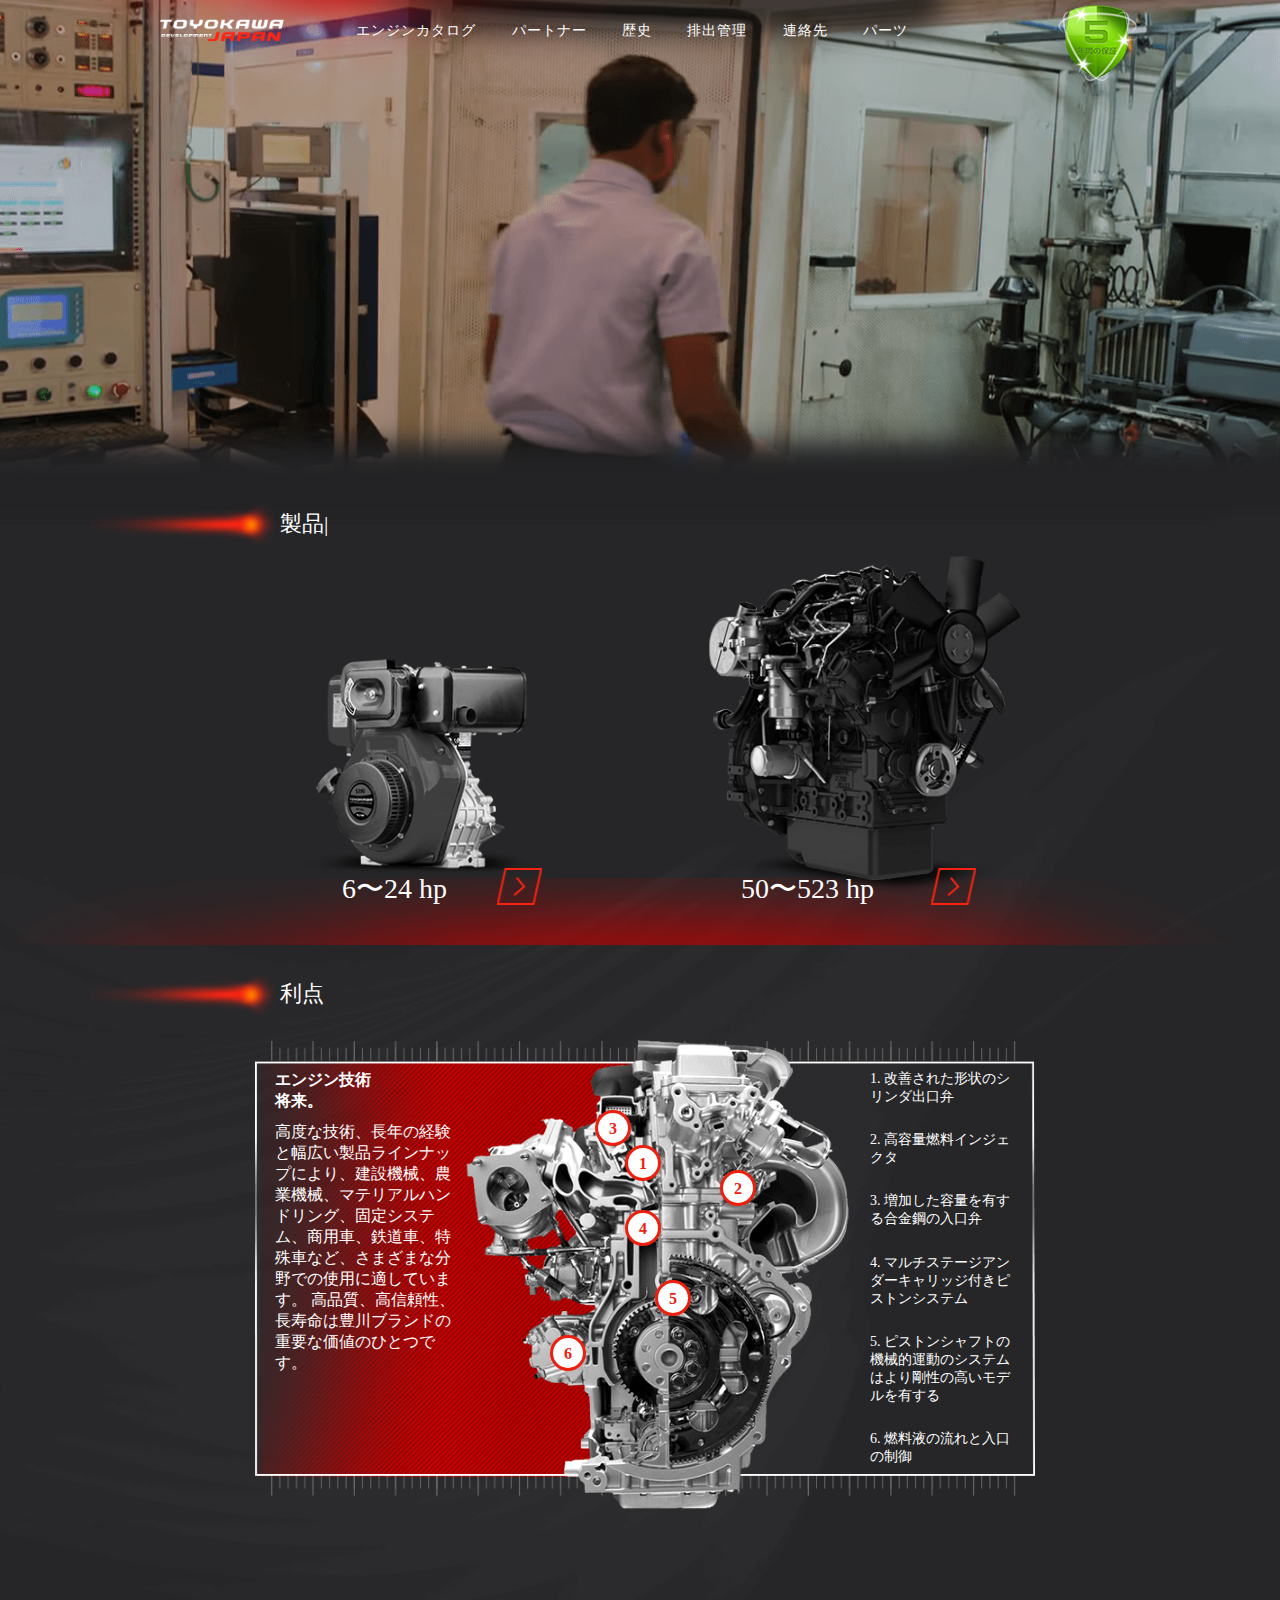
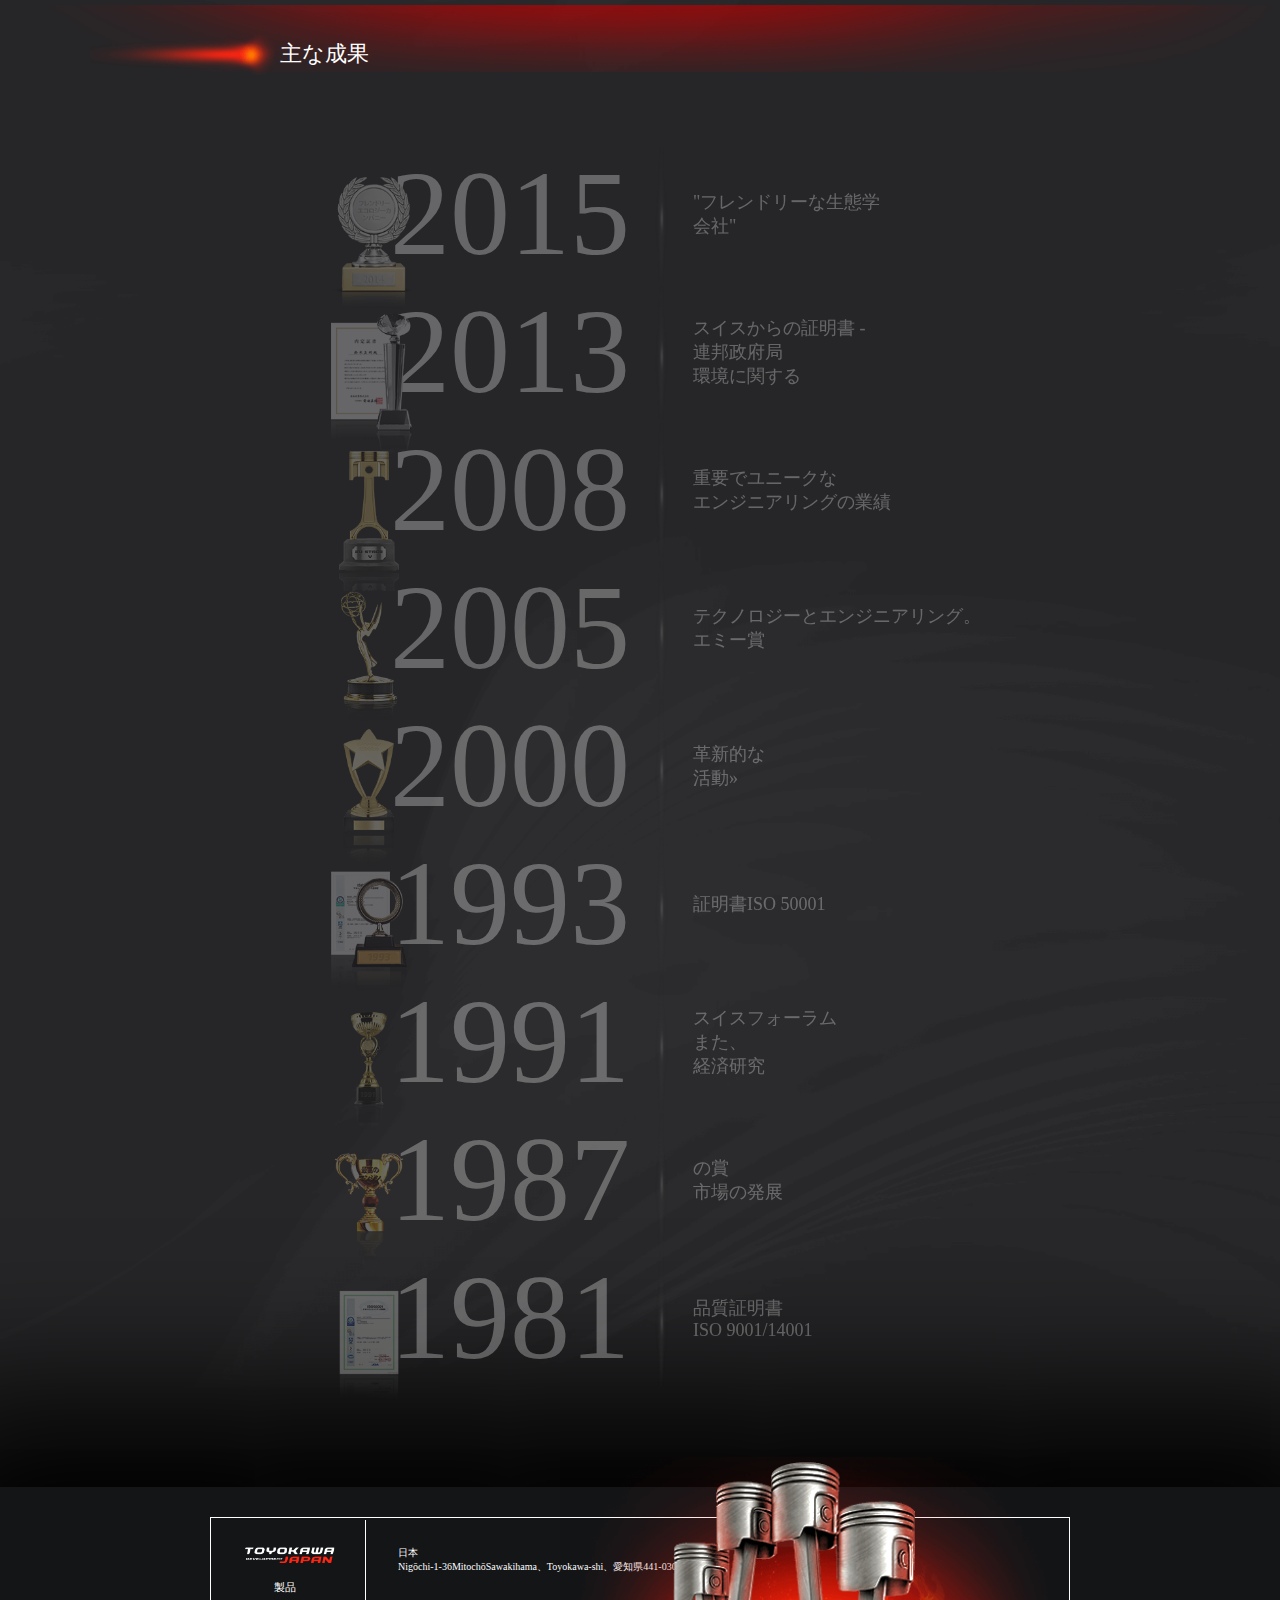
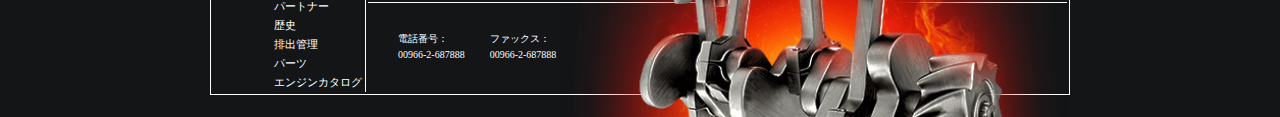
==== commit 0005c4d7: "28/02 13.40" ====
--- a/index.html
+++ b/index.html
@@ -14,7 +14,7 @@
 	<meta http-equiv="X-UA-Compatible" content="IE=edge">
 	<meta http-equiv="Contetn-type" content="text/html; charset=UTF-8">
 	<meta name="robots" content="index, follow">
-	<meta name="viewport" content="initial-scale=1, maximum-scale=1, width=1024">
+	
 
 
 	<link rel="stylesheet" href="libs/slick/slick.css">
@@ -44,7 +44,7 @@
 								<li><a href="history.html">歴史</a></li>
 								<li><a href="emission.html">排出管理</a></li>
 								<li><a href="contacts.html">連絡先</a></li>
-								<!-- <li><a href="#">お問い合わせ</a></li> -->
+								<li><a href="parts.html">パーツ</a></li>
 							</ul>
 							<div class="shield"></div>
 						</div>
@@ -62,33 +62,33 @@
 	<div class="main">
 		<div class="row">
 			
-<!-- ВЫБОР МОЩНОСТИ ДВИГАТЕЛЯ / Engine power choice -->
+<!-- Engine power choice -->
 				
-				<section class="engineLink">
-					<div class="container">
-						<div class="row">
-							<h2 class="wow fadeInRight" data-wow-duration="1s" data-wow-offset="30"><span class="wow fadeInLeftBig" data-wow-duration="1s" data-wow-offset="30"></span>製品|</h2>
-							<div class="engineLink_wrap">
-								<div class="engineLink_block wow fadeInLeft" data-wow-duration="1s" data-wow-offset="250">
-									<a href="catalog.html" class="hp24"></a>
-									<div class="title wow fadeInUp" data-wow-duration="1s" data-wow-offset="30" data-wow-delay="1s">
-										<h3>6〜24 hp</h3>
-										<span class="icon"></span>
-									</div>
-								</div>
-								<div class="engineLink_block wow fadeInRight" data-wow-duration="1s" data-wow-offset="250">
-									<a href="catalog.html#tab50" data-tab="#tab50" class="hp50"></a>
-									<div class="title wow fadeInUp" data-wow-duration="1s" data-wow-offset="30" data-wow-delay="1s">
-										<h3>50〜523 hp</h3>
-										<span class="icon"></span>
-									</div>
-								</div>
-							</div>
-						</div>
-					</div>
-				</section>
+			<section class="engineLink">
+				<div class="container">
+					<div class="row">
+						<h2 class="wow fadeInRight" data-wow-duration="1s" data-wow-offset="30"><span class="wow fadeInLeftBig" data-wow-duration="1s" data-wow-offset="30"></span>製品|</h2>
+						<div class="engineLink_wrap">
+							<div class="engineLink_block wow fadeInLeft" data-wow-duration=".5s" data-wow-offset="250">
+								<a href="catalog.html" class="hp24"></a>
+								<div class="title wow fadeInUp" data-wow-duration="1s" data-wow-offset="30" data-wow-delay=".5s">
+									<h3>6〜24 hp</h3>
+									<span class="icon"></span>
+								</div>
+							</div>
+							<div class="engineLink_block wow fadeInRight" data-wow-duration=".5s" data-wow-offset="250">
+								<a href="catalog.html#tab50" data-tab="#tab50" class="hp50" id="hp50"></a>
+								<div class="title wow fadeInUp" data-wow-duration="1s" data-wow-offset="30" data-wow-delay=".5s">
+									<h3>50〜523 hp</h3>
+									<span class="icon"></span>
+								</div>
+							</div>
+						</div>
+					</div>
+				</div>
+			</section>
 				
-<!-- О ДВИГАТЕЛЕ / About engine -->
+<!-- About engine -->
 				<section class="aboutEngine">
 					<div class="container">
 						<div class="row">
@@ -117,7 +117,7 @@
 					</div>
 				</section>
 
-<!-- СЛАЙДЕР / Slider -->
+<!-- Slider -->
 			<section class="proud">
 				<div class="container">
 						<div class="row">
@@ -200,7 +200,7 @@
 								<li><a href="history.html">歴史</a></li>
 								<li><a href="emission.html">排出管理</a></li>
 								<li><a href="parts.html">パーツ</a></li>
-								<li><a href="#">お問い合わせ</a></li>
+								<li><a href="catalog.html">エンジンカタログ</a></li>
 							</ul>
 						</td>
 						<td class="secondCol limited"><p>日本<br>Nigōchi-1-36MitochōSawakihama、Toyokawa-shi、愛知県441-0304、</p></td>
--- a/css/common.css
+++ b/css/common.css
@@ -1,7 +1,11 @@
 * {
 	color:#fff;
-	-webkit-transition: all 1s linear;
-	transition: all 1s linear;
+	-webkit-transition: all .5s linear;
+	transition: all .5s linear;
+	-webkit-user-select: none;
+	   -moz-user-select: none;
+	    -ms-user-select: none;
+	        user-select: none;
 }
 h1,h2,h3 {
 	font-family: 'KozGoPro-Regular';
@@ -9,6 +13,7 @@
 a {
 	color: #fff;
 	font-size: 15px;
+	line-height: 17px;
 	font-weight: 400;
 	font-family: 'KozGoPro-Regular';
 	text-decoration: none;
@@ -33,7 +38,8 @@
 	width: 1000px;
 	margin:0 auto;
 	padding:0 20px;
-	box-sizing: border-box;
+	-webkit-box-sizing: border-box;
+	        box-sizing: border-box;
 }
 
 
@@ -103,8 +109,11 @@
 	background-image: url(../img/bcg-header.png);
 	background-repeat: no-repeat;
 	background-position: top center;
-	background-size: 100%;
+	background-size: 100% 100%;
 	z-index: 3;
+}
+nav .container {
+	padding: 0;
 }
 nav .row {
 	display: -webkit-box;
@@ -120,7 +129,7 @@
 .logoWrap {
 	width: 200px;
 	height: 60px;
-	margin-left: 50px;
+	margin-left: -18px;
 }
 .logoWrap>a{
 	display: block;
@@ -129,7 +138,7 @@
 	background-image: url(../img/logo-toyokawa.png);
 	background-repeat: no-repeat;
 	background-position: center;
-	background-size: cover;
+	background-size: 80%;
 }
 .navigation {
 	display: -webkit-box;
@@ -145,21 +154,24 @@
 	padding-left: 0;
 	margin-bottom: 0;
 	margin-top: 0;
-	margin-left: 25px;
+	margin-left: 18px;
 }
 .navigation>li>a {
 	font-size: 14px;
 	font-weight: 200;
 	letter-spacing: 1px;
 }
+.navigation>li>a.active {
+	color: #ff2513;
+}
 .shield {
-	width: 90px;
+	width: 85px;
 	background-image: url(../img/header-5shield-icon.png);
 	background-repeat: no-repeat;
 	background-position: center;
-	background-size: cover;
-	height: 90px;
-	margin-left: 100px;
+	background-size: 95%;
+	height: 85px;
+	margin-left: 130px;
 }
 /* =+===== END HEADER ======= */
 
@@ -182,7 +194,7 @@
 .main h1 {
 	position: absolute;
 	top: 30px;
-	left: 0px;
+	left: -120px;
 	font-size: 22px;
 	font-weight: 400;
 	color: #fff;
@@ -209,7 +221,7 @@
      /* =========== */
 footer {
 	width: 100%;
-	height: 270px;
+	height: 230px;
 	background-color: #131517;
 	-webkit-box-shadow: 0px 10px 150px 100px rgba(0,0,0,1);
 	box-shadow: 0px 10px 150px 100px rgba(0,0,0,1);
@@ -218,15 +230,16 @@
 }
 footer>.container {
 	position: relative;
+	padding: 0;
 	padding-top: 30px;
 	height: 100%;
-}
-
+	width: 860px;
+}
 footer>.container:before {
 	content: '';
 	display: block;
-	width: 580px;
-	height: 300px;
+	width: 510px;
+	height: 260px;
 	position: absolute;
 	bottom: 0;
 	right: -110px;
@@ -261,11 +274,11 @@
 	        justify-content: flex-start;
 }
 footer td.secondCol.lower>div>div {
-	font-size: 14px;
+	font-size: 10px;
 }
 footer td.secondCol.lower a {
 	text-decoration:none;
-	font-size: 14px;
+	font-size: 10px;
 }
 footer td.secondCol.lower a:hover {
 	color:#fff;
@@ -273,10 +286,10 @@
 footer td.secondCol.limited p{
 	max-width: 369px;
 	margin: 0;
-	font-size: 14px;
+	font-size: 10px;
 }
 footer .footer_navigation {
-	padding-left: 50px;
+	padding-left: 60px;
 	list-style: none;
 	margin-bottom: 0;
 	margin-top: -15px;
@@ -288,7 +301,7 @@
 	margin-bottom: 0;
 }
 footer .footer_navigation>li>a {
-	font-size: 12px;
+	font-size: 11px;
 }
 footer td .rightPart {
 	margin-left: 25px;
@@ -296,7 +309,11 @@
 footer td.leftCol {
 	border-right:1px solid #fff;
 	width: 150px;
-	height: 100%;
+	height: 170px;
+}
+.footer_logoWrap {
+	width: 115px;
+	margin: 10px auto;
 }
 .footer_logoWrap>img {
 	width: 100%;
@@ -320,15 +337,6 @@
 		left: 12%;
 	}
 }
-@media all and (max-width: 1199px) {
-	.shield {
-		margin-left: 40px;
-	}
-
-}
-@media all and (max-width: 1050px) {
-
-}
 @media all and (max-width: 1024px) {
 	.header_title{
 		left: 80px;
--- a/css/main.css
+++ b/css/main.css
@@ -2,18 +2,19 @@
      /* =========== */
 /* =+===== CONTENT ======= */
      /* =========== */
-/* ВЫБОР МОЩНОСТИ ДВИГАТЕЛЯ / Engine power choice */
+     
+/* Engine power choice */
 .engineLink {
 	width: 100%;
 	height: 470px;
 	position: relative;
-	padding-top: 40px;
+	padding-top: 0px;
 }
 .engineLink:before {
 	content: '';
 	display: block;
 	width: 100%;
-	height: 100px;
+	height: 140px;
 	position: absolute;
 	left: 0;
 	bottom: 0;
@@ -21,11 +22,12 @@
 	background-position: bottom center;
 	background-size: 100%;
 	background-image: url(../img/bcg-bottom-fire.png);
+	z-index: 1;
 }
 .main h2 {
 	position: absolute;
 	top: 30px;
-	left: 0px;
+	left: -70px;
 	font-size: 22px;
 	font-weight: 400;
 	color: #fff;
@@ -63,7 +65,7 @@
 .engineLink_block {
 	position: relative;
 	width: 25%;
-	min-width: 320px;
+	min-width: 340px;
 	height: 100%;
 	background-repeat: no-repeat;
 	background-position: center;
@@ -73,12 +75,13 @@
 	background-image: url(../img/engine24-inactive.png);
 }
 .engineLink_block:nth-child(2) {
-	margin-left: 13%;
+	margin-left: 10%;
 	background-repeat: no-repeat;
 	background-position: center;
 	background-size: cover;
 	background-image: url(../img/engine50-inactive.png);
 }
+
 .engineLink_block>a {
 	display: block;
 	width: 100%;
@@ -106,9 +109,9 @@
 	display: -webkit-box;
 	display: -ms-flexbox;
 	display: flex;
-	-webkit-box-align: end;
-	    -ms-flex-align: end;
-	        align-items: flex-end;
+	-webkit-box-align: center;
+	    -ms-flex-align: center;
+	        align-items: center;
 	-webkit-box-pack: justify;
 	    -ms-flex-pack: justify;
 	        justify-content: space-between;
@@ -116,16 +119,25 @@
 	position: absolute;
 	bottom: 40px;
 	left: calc(50% - 117px);
+	pointer-events: none;
+}
+.engineLink_block:nth-child(1)>.title {
+	width: 200px;
+	left: calc(50% - 80px);
 }
 .engineLink_block>.title>h3 {
 	margin: 0;
 	font-size: 28px;
 	font-weight: 400;
 	color:#fff;
+	word-wrap: normal;
+	line-height: 22px;
+	text-align: center;
 }
 .engineLink_block>.title>.icon {
 	display: block;
 	width: 45px;
+	min-width: 45px;
 	height: 37px;
 	background-repeat: no-repeat;
 	background-position: center;
@@ -138,7 +150,7 @@
 	background-image: url(../img/link-square-active.png);
 }
 
-/* О ДВИГАТЕЛЕ / About engine */
+/* About engine */
 .aboutEngine{
 	width: 100%;
 	position: relative;
@@ -305,7 +317,7 @@
 	border-radius: 50%;
 	border:3px solid #ed2010;
 	color: #ed2010;
-	line-height: 30px;
+	line-height: 32px;
 	font-size: 16px;
 	font-weight: 700;
 	text-align: center;
@@ -344,7 +356,7 @@
 	color:#fff;
 }
 
-/* СЛАЙДЕР / Slider */
+/* Slider */
 .proud {
 	width: 100%;
 	position: relative;
@@ -356,11 +368,12 @@
 	top: 0;
 	left: 0;
 	width: 100%;
-	height: 100px;
+	height: 140px;
 	background-image: url(../img/bcg-top-fire.png);
 	background-position: top center;
 	background-size: 100%;
 	background-repeat:no-repeat;
+	z-index: 1;
 }
 .proud>.container>.row {
 	padding-top: 140px;
@@ -387,6 +400,10 @@
 	margin-left: 185px;
 	opacity: .3;
 	cursor: pointer;
+	outline: none;
+}
+.proud_block:hover, .proud_block:focus {
+	outline: none;
 }
 .proud_block.transparent {
 	opacity: 0;
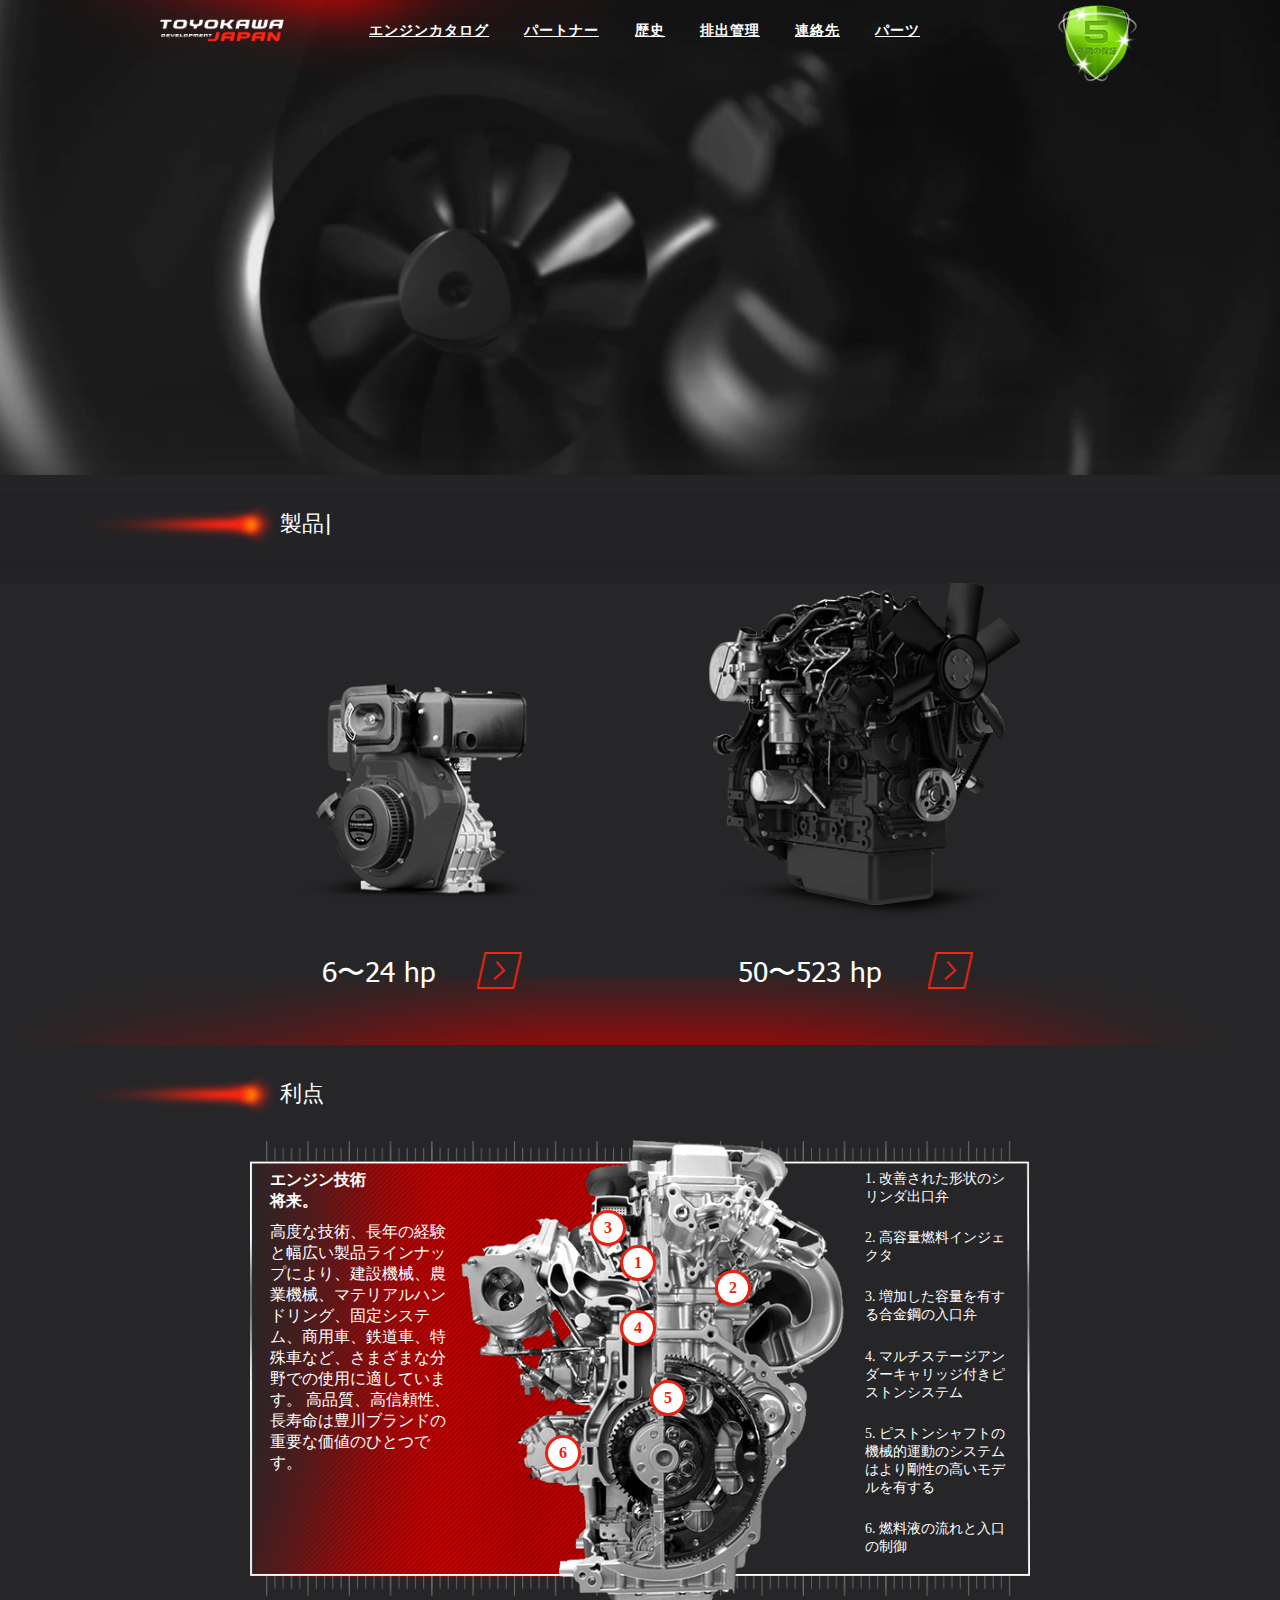
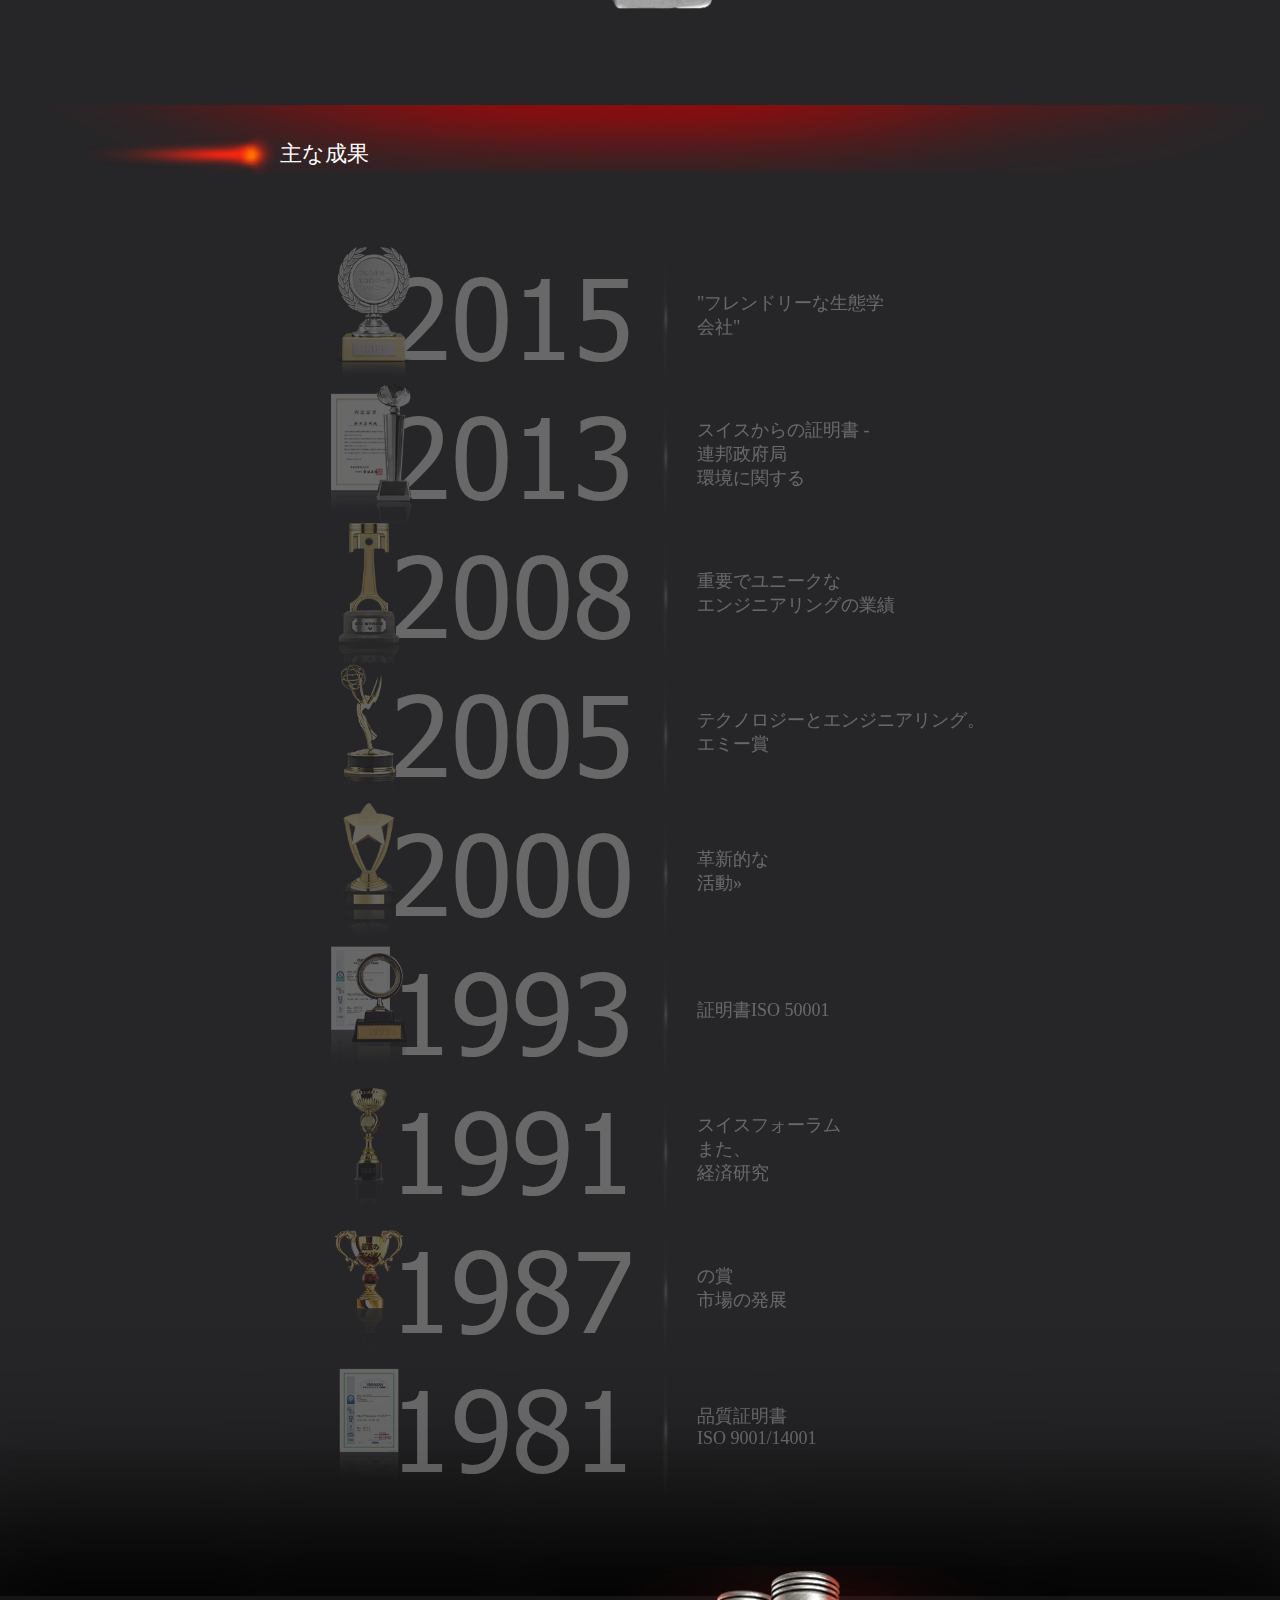
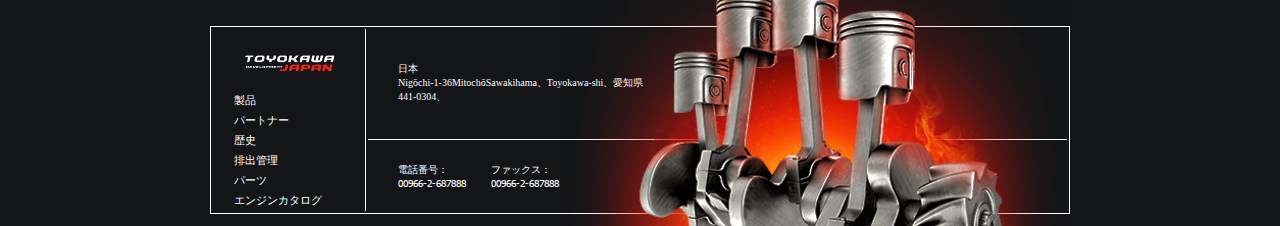
==== commit 829016ec: "29/03 23.30" ====
--- a/index.html
+++ b/index.html
@@ -12,9 +12,10 @@
 	<meta name="description" content="">
 
 	<meta http-equiv="X-UA-Compatible" content="IE=edge">
-	<meta http-equiv="Contetn-type" content="text/html; charset=UTF-8">
 	<meta name="robots" content="index, follow">
 	
+	<link rel="icon" type="image/eps" href="img/Toyokawa_Favicon32.png" sizes="32x32" />
+    <link rel="icon" type="image/eps" href="img/Toyokawa_Favicon16.png" sizes="16x16" />
 
 
 	<link rel="stylesheet" href="libs/slick/slick.css">
@@ -39,12 +40,12 @@
 								<a href="index.html"></a>
 							</div>
 							<ul class="navigation">
-								<li><a href="catalog.html">エンジンカタログ</a></li>
-								<li><a href="partners.html">パートナー</a></li>
-								<li><a href="history.html">歴史</a></li>
-								<li><a href="emission.html">排出管理</a></li>
-								<li><a href="contacts.html">連絡先</a></li>
-								<li><a href="parts.html">パーツ</a></li>
+								<li><a href="catalog.html"><span></span>エンジンカタログ</a></li>
+								<li><a href="partners.html"><span></span>パートナー</a></li>
+								<li><a href="history.html"><span></span>歴史</a></li>
+								<li><a href="emission.html"><span></span>排出管理</a></li>
+								<li><a href="contacts.html"><span></span>連絡先</a></li>
+								<li><a href="parts.html"><span></span>パーツ</a></li>
 							</ul>
 							<div class="shield"></div>
 						</div>
@@ -52,7 +53,10 @@
 				</nav>
 				<div class="bannerWrap">
 					<div class="banner">
-						<img src="img/banner-main.png" alt="pic">
+						<video autoplay loop poster="img/preview.jpg">
+							<source src="video/ToyokawaJD_Engines_Web.webm" type='video/webm; codecs="vp8, vorbis"' />
+							<source src="video/ToyokawaJD_Engines_Web (1).mp4" />
+						</video>
 					</div>
 				</div>
 			</div>	
@@ -94,24 +98,24 @@
 						<div class="row">
 							<h2 class="wow fadeInRight" data-wow-duration="1s" data-wow-offset="30"><span class="wow fadeInLeftBig" data-wow-duration="1s" data-wow-offset="30"></span>利点</h2>
 							<div class="aboutEngine_wrap wow fadeInUp" data-wow-offset="100" data-wow-duration="1s">
-								<article class="wow fadeInLeft"  data-wow-duration="1s" data-wow-offset="100" data-wow-delay="1s">
-									<p>エンジン技術<br>将来。</p>
-									<p>高度な技術、長年の経験と幅広い製品ラインナップにより、建設機械、農業機械、マテリアルハンドリング、固定システム、商用車、鉄道車、特殊車など、さまざまな分野での使用に適しています。 高品質、高信頼性、長寿命は豊川ブランドの重要な価値のひとつです。</p>
-								</article>
+								<div class="article wow fadeInLeft"  data-wow-duration="1s" data-wow-offset="100" data-wow-delay="1s">
+									<p id="p1" class="tr_fix">エンジン技術<br>将来。</p>
+									<p id="p2" class="tr_fix">高度な技術、長年の経験と幅広い製品ラインナップにより、建設機械、農業機械、マテリアルハンドリング、固定システム、商用車、鉄道車、特殊車など、さまざまな分野での使用に適しています。 高品質、高信頼性、長寿命は豊川ブランドの重要な価値のひとつです。</p>
+								</div>
 								<ul class="aboutEngine_list wow fadeInRight"  data-wow-duration="1s" data-wow-offset="100" data-wow-delay="1s">
-									<li class="part" id="part1">1. 改善された形状のシリンダ出口弁</li>
-									<li class="part" id="part2">2. 高容量燃料インジェクタ</li>
-									<li class="part" id="part3">3. 増加した容量を有する合金鋼の入口弁</li>
-									<li class="part" id="part4">4. マルチステージアンダーキャリッジ付きピストンシステム</li>
-									<li class="part" id="part5">5. ピストンシャフトの機械的運動のシステムはより剛性の高いモデルを有する</li>
-									<li class="part" id="part6">6. 燃料液の流れと入口の制御</li>
+									<li class="part" id="part1" class="tr_fix">1. 改善された形状のシリンダ出口弁</li>
+									<li class="part" id="part2" class="tr_fix">2. 高容量燃料インジェクタ</li>
+									<li class="part" id="part3" class="tr_fix">3. 増加した容量を有する合金鋼の入口弁</li>
+									<li class="part" id="part4" class="tr_fix">4. マルチステージアンダーキャリッジ付きピストンシステム</li>
+									<li class="part" id="part5" class="tr_fix">5. ピストンシャフトの機械的運動のシステムはより剛性の高いモデルを有する</li>
+									<li class="part" id="part6" class="tr_fix">6. 燃料液の流れと入口の制御</li>
 								</ul>
-								<div class="point" id="point1">1</div>
-								<div class="point" id="point2">2</div>
-								<div class="point" id="point3">3</div>
-								<div class="point" id="point4">4</div>
-								<div class="point" id="point5">5</div>
-								<div class="point" id="point6">6</div>
+								<div class="point" id="point1" class="tr_fix">1</div>
+								<div class="point" id="point2" class="tr_fix">2</div>
+								<div class="point" id="point3" class="tr_fix">3</div>
+								<div class="point" id="point4" class="tr_fix">4</div>
+								<div class="point" id="point5" class="tr_fix">5</div>
+								<div class="point" id="point6" class="tr_fix">6</div>
 							</div>
 						</div>
 					</div>
@@ -126,55 +130,55 @@
 								<div class="proud_block">
 									<div class="year">2015</div>
 									<div class="divider"></div>
-									<article>"フレンドリーな生態学<br>会社"</article>
+									<div class="article">"フレンドリーな生態学<br>会社"</div>
 									<div class="award"><img src="img/prize2015.png" alt=""></div>
 								</div>
 								<div class="proud_block">
 									<div class="year">2013</div>
 									<div class="divider"></div>
-									<article>スイスからの証明書 - <br>連邦政府局<br>環境に関する</article>
+									<div class="article">スイスからの証明書 - <br>連邦政府局<br>環境に関する</div>
 									<div class="award"><img src="img/prize2013.png" alt=""></div>
 								</div>
 								<div class="proud_block">
 									<div class="year">2008</div>
 									<div class="divider"></div>
-									<article>重要でユニークな<br>エンジニアリングの業績</article>
+									<div class="article">重要でユニークな<br>エンジニアリングの業績</div>
 									<div class="award"><img src="img/prize2008.png" alt=""></div>
 								</div>
 								<div class="proud_block">
 									<div class="year">2005</div>
 									<div class="divider"></div>
-									<article>テクノロジーとエンジニアリング。<br>エミー賞</article>
+									<div class="article">テクノロジーとエンジニアリング。<br>エミー賞</div>
 									<div class="award"><img src="img/prize2005.png" alt=""></div>
 								</div>
 								<div class="proud_block">
 									<div class="year">2000</div>
 									<div class="divider"></div>
-									<article>革新的な<br>活動»</article>
+									<div class="article">革新的な<br>活動»</div>
 									<div class="award"><img src="img/prize2000.png" alt=""></div>
 								</div>
 								<div class="proud_block">
 									<div class="year">1993</div>
 									<div class="divider"></div>
-									<article>証明書ISO 50001</article>
+									<div class="article">証明書ISO 50001</div>
 									<div class="award"><img src="img/prize1993.png" alt=""></div>
 								</div>
 								<div class="proud_block">
 									<div class="year">1991</div>
 									<div class="divider"></div>
-									<article>スイスフォーラム<br>また、<br>経済研究</article>
+									<div class="article">スイスフォーラム<br>また、<br>経済研究</div>
 									<div class="award"><img src="img/prize1991.png" alt=""></div>
 								</div>
 								<div class="proud_block">
 									<div class="year">1987</div>
 									<div class="divider"></div>
-									<article>の賞<br>市場の発展</article>
+									<div class="article">の賞<br>市場の発展</div>
 									<div class="award"><img src="img/prize1987.png" alt=""></div>
 								</div>
 								<div class="proud_block">
 									<div class="year">1981</div>
 									<div class="divider"></div>
-									<article>品質証明書<br>ISO 9001/14001</article>
+									<div class="article">品質証明書<br>ISO 9001/14001</div>
 									<div class="award"><img src="img/prize1981.png" alt=""></div>
 								</div>
 							</div>
@@ -233,5 +237,7 @@
 
 
 <script src="js/main.js"></script>
+
+
 </body>
 </html>--- a/fonts/stylesheet.css
+++ b/fonts/stylesheet.css
@@ -195,4 +195,14 @@
 font-weight: normal;
     
 font-style: normal;
+}
+
+@font-face {
+    font-family: Tahoma;
+    
+src: url('Tahoma.ttf') format('truetype');
+    
+font-weight: normal;
+    
+font-style: normal;
 }--- a/css/common.css
+++ b/css/common.css
@@ -1,6 +1,6 @@
 * {
 	color:#fff;
-	-webkit-transition: all .5s linear;
+	-webkit-transition: all .2s linear;
 	transition: all .5s linear;
 	-webkit-user-select: none;
 	   -moz-user-select: none;
@@ -8,24 +8,26 @@
 	        user-select: none;
 }
 h1,h2,h3 {
-	font-family: 'KozGoPro-Regular';
+	font-family: 'KozGoPro-Regular', Tahoma;
 }
 a {
-	color: #fff;
-	font-size: 15px;
-	line-height: 17px;
 	font-weight: 400;
-	font-family: 'KozGoPro-Regular';
+	font-family: 'KozGoPro-Regular', Tahoma;
 	text-decoration: none;
 	-webkit-transition: all .2s linear;
 	transition: all .2s linear;
+	color: inherit; 
 }
 a:hover, a:focus {
 	color: #ff2513;
 	text-decoration: none;
 }
+a[href^=tel] { color: inherit; text-decoration: none; }
 ul {
 	list-style: none;
+}
+video {
+	pointer-events: none;
 }
 body {
 	overflow-x:hidden;
@@ -52,20 +54,7 @@
 	position: relative;
 	background-color: #202020;
 }
-header:before {
-	content: '';
-	display: block;
-	width: 100%;
-	height: 100px;
-	position: absolute;
-	bottom: 0;
-	left: 0;
-	background-image: url(../img/bcg-bottom-header.png);
-	background-size: 100%;
-	background-position: bottom center;
-	background-repeat: no-repeat;
-	z-index: 1;
-}
+
 .bannerWrap {
 	width: 100%;
 	height: 475px;
@@ -77,10 +66,16 @@
 .banner {
 	width: 100%;
 	height: 100%;
-}
-.banner>.video, .banner>iframe {
+	text-align:center;
+}
+.banner>video, .banner>iframe {
 	width: auto;
 	height: 100%;
+	margin:0 auto;
+}
+.banner>video {
+	width: 100%;
+	height: auto;
 }
 .banner>img {
 	min-width: 1920px;
@@ -94,11 +89,10 @@
 .header_title{
 	display: none;
 	position: absolute;
-	bottom: 170px;
+	top: 40%;
 	left: 25%;
-	font-size: 28px;
-}
-.header_title>span {
+	font-size: 1.75em;
+	font-weight: 700;
 	color: #e22313;
 }
 header nav {
@@ -156,13 +150,31 @@
 	margin-top: 0;
 	margin-left: 18px;
 }
+.navigation>li {
+	margin-left: 25px;
+}
 .navigation>li>a {
-	font-size: 14px;
-	font-weight: 200;
+	font-size: 0.875em;
+	font-weight: 700;
 	letter-spacing: 1px;
+	position: relative;
+}
+.navigation>li>a>span {
+	position: absolute;
+	bottom: -1px;
+	left: 0;
+	width: 100%;
+	border-bottom: 1px solid #fff;
+	transition:all .2s linear;
 }
 .navigation>li>a.active {
 	color: #ff2513;
+}
+.navigation>li>a.active>span {
+	border-color: #ff2513;
+}
+.navigation>li>a:hover>span {
+	border-color: #ff2513;
 }
 .shield {
 	width: 85px;
@@ -186,16 +198,30 @@
 }
 .main {
 	position: relative;
-	background-image: url(../img/bcg-main.png);
-	background-repeat: no-repeat;
-	background-position: top;
+	background-image: url(../img/bcg-main.jpg);
+	background-repeat: no-repeat;
+	background-position: top center;
+	background-size: 100%;
+}
+.main:before {
+	content: '';
+	display: block;
+	width: 100%;
+	height: 216px;
+	position: absolute;
+	top: -108px;
+	left: 0;
+	background-image: url(../img/bcg-bottom-header.png);
 	background-size: 100% 100%;
+	background-position: bottom center;
+	background-repeat: no-repeat;
+	z-index: 5;
 }
 .main h1 {
 	position: absolute;
 	top: 30px;
 	left: -120px;
-	font-size: 22px;
+	font-size: 1.375em;
 	font-weight: 400;
 	color: #fff;
 	z-index: 6;
@@ -251,7 +277,8 @@
 footer table {
 	width: 100%;
 	border:1px solid #fff;
-	max-height: 100%;
+	max-height: 175px;
+	height: 175px;
 }
 footer td.secondCol {
 	padding-left:30px;
@@ -274,7 +301,7 @@
 	        justify-content: flex-start;
 }
 footer td.secondCol.lower>div>div {
-	font-size: 10px;
+	font-size: 0.625em;
 }
 footer td.secondCol.lower a {
 	text-decoration:none;
@@ -286,22 +313,24 @@
 footer td.secondCol.limited p{
 	max-width: 369px;
 	margin: 0;
-	font-size: 10px;
+	font-size: 0.625em;
 }
 footer .footer_navigation {
-	padding-left: 60px;
+	padding-left: 20px;
 	list-style: none;
 	margin-bottom: 0;
-	margin-top: -15px;
+	margin-top: 0px;
+	max-height: 143px;
 }
 footer .footer_navigation>li {
 	margin-bottom: 0px;
+	height: 20px;
 }
 footer .footer_navigation>li:last-child {
 	margin-bottom: 0;
 }
 footer .footer_navigation>li>a {
-	font-size: 11px;
+	font-size: 0.688em;
 }
 footer td .rightPart {
 	margin-left: 25px;
@@ -313,7 +342,8 @@
 }
 .footer_logoWrap {
 	width: 115px;
-	margin: 10px auto;
+	margin: 0px auto;
+	margin-top: 10px;
 }
 .footer_logoWrap>img {
 	width: 100%;
@@ -331,6 +361,9 @@
 	footer>.container:before {
 		right: 0;
 	}
+	footer td.secondCol.limited p {
+		max-width: 257px;
+	}
 }
 @media all and (max-width: 1280px) {
 	.header_title{
--- a/css/main.css
+++ b/css/main.css
@@ -6,7 +6,7 @@
 /* Engine power choice */
 .engineLink {
 	width: 100%;
-	height: 470px;
+	height: 570px;
 	position: relative;
 	padding-top: 0px;
 }
@@ -28,7 +28,7 @@
 	position: absolute;
 	top: 30px;
 	left: -70px;
-	font-size: 22px;
+	font-size: 1.375em;
 	font-weight: 400;
 	color: #fff;
 	z-index: 6;
@@ -61,6 +61,8 @@
 	-webkit-box-pack: center;
 	    -ms-flex-pack: center;
 	        justify-content: center;
+	box-sizing: border-box;
+	padding-bottom: 50px;
 }
 .engineLink_block {
 	position: relative;
@@ -117,21 +119,21 @@
 	        justify-content: space-between;
 	width: 235px;
 	position: absolute;
-	bottom: 40px;
-	left: calc(50% - 117px);
+	bottom: 5px;
+	left: 50px;
 	pointer-events: none;
 }
 .engineLink_block:nth-child(1)>.title {
 	width: 200px;
-	left: calc(50% - 80px);
+	left: 70px;
 }
 .engineLink_block>.title>h3 {
 	margin: 0;
-	font-size: 28px;
+	font-size: 1.75em;
 	font-weight: 400;
 	color:#fff;
 	word-wrap: normal;
-	line-height: 22px;
+	line-height: 1.375em;
 	text-align: center;
 }
 .engineLink_block>.title>.icon {
@@ -167,8 +169,8 @@
 	background-position: center;
 	background-size: 100%;
 	background-image: url(../img/bcg-aboutEngine.png);
+	margin:0 auto;
 	margin-bottom: 25px;
-	left: calc(50% - 385px);
 	display: -webkit-box;
 	display: -ms-flexbox;
 	display: flex;
@@ -180,19 +182,22 @@
 	        align-items: flex-start;
 	padding-top: 20px;
 }
-.aboutEngine_wrap article {
+.aboutEngine_wrap .article {
 	width: 180px;
 	padding-left: 20px;
 	padding-top: 20px;
 }
-.aboutEngine_wrap article>p{
-	font-size: 16px;
+.aboutEngine_wrap .article>p{
+	font-size: 1em;
 	font-weight: 400;
 	color: #fff;
 	margin: 0;
 	text-align: left;
 }
-.aboutEngine_wrap article>p:first-child {
+.aboutEngine_wrap .article>p>font>font {
+	font-size: 0.8em;
+}
+.aboutEngine_wrap .article>p:first-child {
 	font-weight: 700;
 	margin-bottom: 10px;
 }
@@ -219,7 +224,7 @@
 	        flex-direction: column;
 }
 .aboutEngine_list>li {
-	font-size: 14px;
+	font-size: 0.875em;
 	font-weight: 400;
 	color: #fff;
 	cursor: pointer;
@@ -228,6 +233,10 @@
 	border-bottom: 2px solid transparent;
 	-webkit-transition: none;
 	transition: none;
+	margin-bottom: 10px;
+}
+.aboutEngine_list>li>font>font{
+	font-size: 0.86em;
 }
 .aboutEngine_list>li:before {
 	content: '';
@@ -265,6 +274,7 @@
     bottom: 43px;
     right: 136px;
 }
+
 .aboutEngine_list>li#part4:before {
 	width: 230px;
     -webkit-transform: rotateZ(-162deg);
@@ -286,6 +296,9 @@
     right: 135px;
     bottom: 52px;
 }
+.aboutEngine_list>li#part3>fon>font{
+	line-height: 0.5em;
+}
 .aboutEngine_list>li#part1.hover:before {
 	display: block;
 }
@@ -317,8 +330,8 @@
 	border-radius: 50%;
 	border:3px solid #ed2010;
 	color: #ed2010;
-	line-height: 32px;
-	font-size: 16px;
+	line-height: 30px;
+	font-size: 1em;
 	font-weight: 700;
 	text-align: center;
 	position: absolute;
@@ -326,6 +339,15 @@
 	cursor: pointer;
 	-webkit-transition: none;
 	transition: none;
+}
+.aboutEngine_wrap .point>font>font{
+	color: #ed2010;
+	line-height: 30px;
+	transition: none;
+}
+.aboutEngine_wrap .point:hover>font>font {
+	background-color: #dd161c;
+	color:#fff;
 }
 .aboutEngine_wrap #point1 {
 	top: 115px;
@@ -409,9 +431,12 @@
 	opacity: 0;
 }
 .proud_block>.year {
-	font-family: 'KozGoPro-ExtraLight';
-	font-size: 120px;
+	font-family: 'KozGoPro-ExtraLight', Tahoma;
+	font-size: 7em;
+	height: 100%;
 	font-weight: 200;
+	-webkit-box-sizing: border-box;
+	        box-sizing: border-box;
 }
 .proud_block>.divider {
 	height: 135px;
@@ -424,14 +449,14 @@
 	-webkit-filter: saturate(0%);
 	        filter: saturate(0%);
 }
-.proud_block>article {
-	font-size: 18px;
+.proud_block>.article {
+	font-size: 1.125em;
 }
 .proud_block>.award {
 	height: 140px;
 	position: absolute;
 	left: -70px;
-	top:30px;
+	top:20px;
 }
 .proud_block>.award>img{
 	height: 100%;
@@ -469,7 +494,7 @@
 	background-image: url(../img/next-arrow.png);
 }
 .proud .slick-disabled {
-	opacity: .3;
+	opacity: 0;
 }
 .proud .slick-center.slick-current {
 	opacity: 1;
@@ -483,9 +508,8 @@
 
 .swiper-slide {
       text-align: center;
-      font-size: 18px;
+      font-size: 1.125em;
       background: #fff;
-      /* Center slide text vertically */
       display: -webkit-box;
       display: -ms-flexbox;
       display: flex;
@@ -510,7 +534,12 @@
 		left: -65px;
 	}
 	.proud_block>.year {
-		font-size: 110px;
+		font-size: 6.111em;
+	}
+}
+@media all and (max-width: 1440px) {
+	.proud_block>.award {
+		top:00px;
 	}
 }
 @media all and (max-width: 1360px) {
@@ -531,7 +560,7 @@
 		left: -65px;
 	}
 	.proud_block>.year {
-		font-size: 100px;
+		font-size: 5.556em;
 	}
 }
 @media all and (max-width: 1024px) {
@@ -542,7 +571,11 @@
 		height: 150px;
 	}
 	.proud_block>.award {
-		top: 20px;
+		top: 0px;
+	}
+	.proud_block>.award>img {
+		max-width: 100%;
+		max-height: 100%;
 	}
 	.proud .slick-prev, .proud .slick-next {
 		width: 50px;
@@ -554,4 +587,8 @@
 	.proud .slick-next {
 		bottom: -50px;
 	}
-}
+	.proud_block>.year {
+		height: 150px;
+		line-height: 130px;
+	}
+}
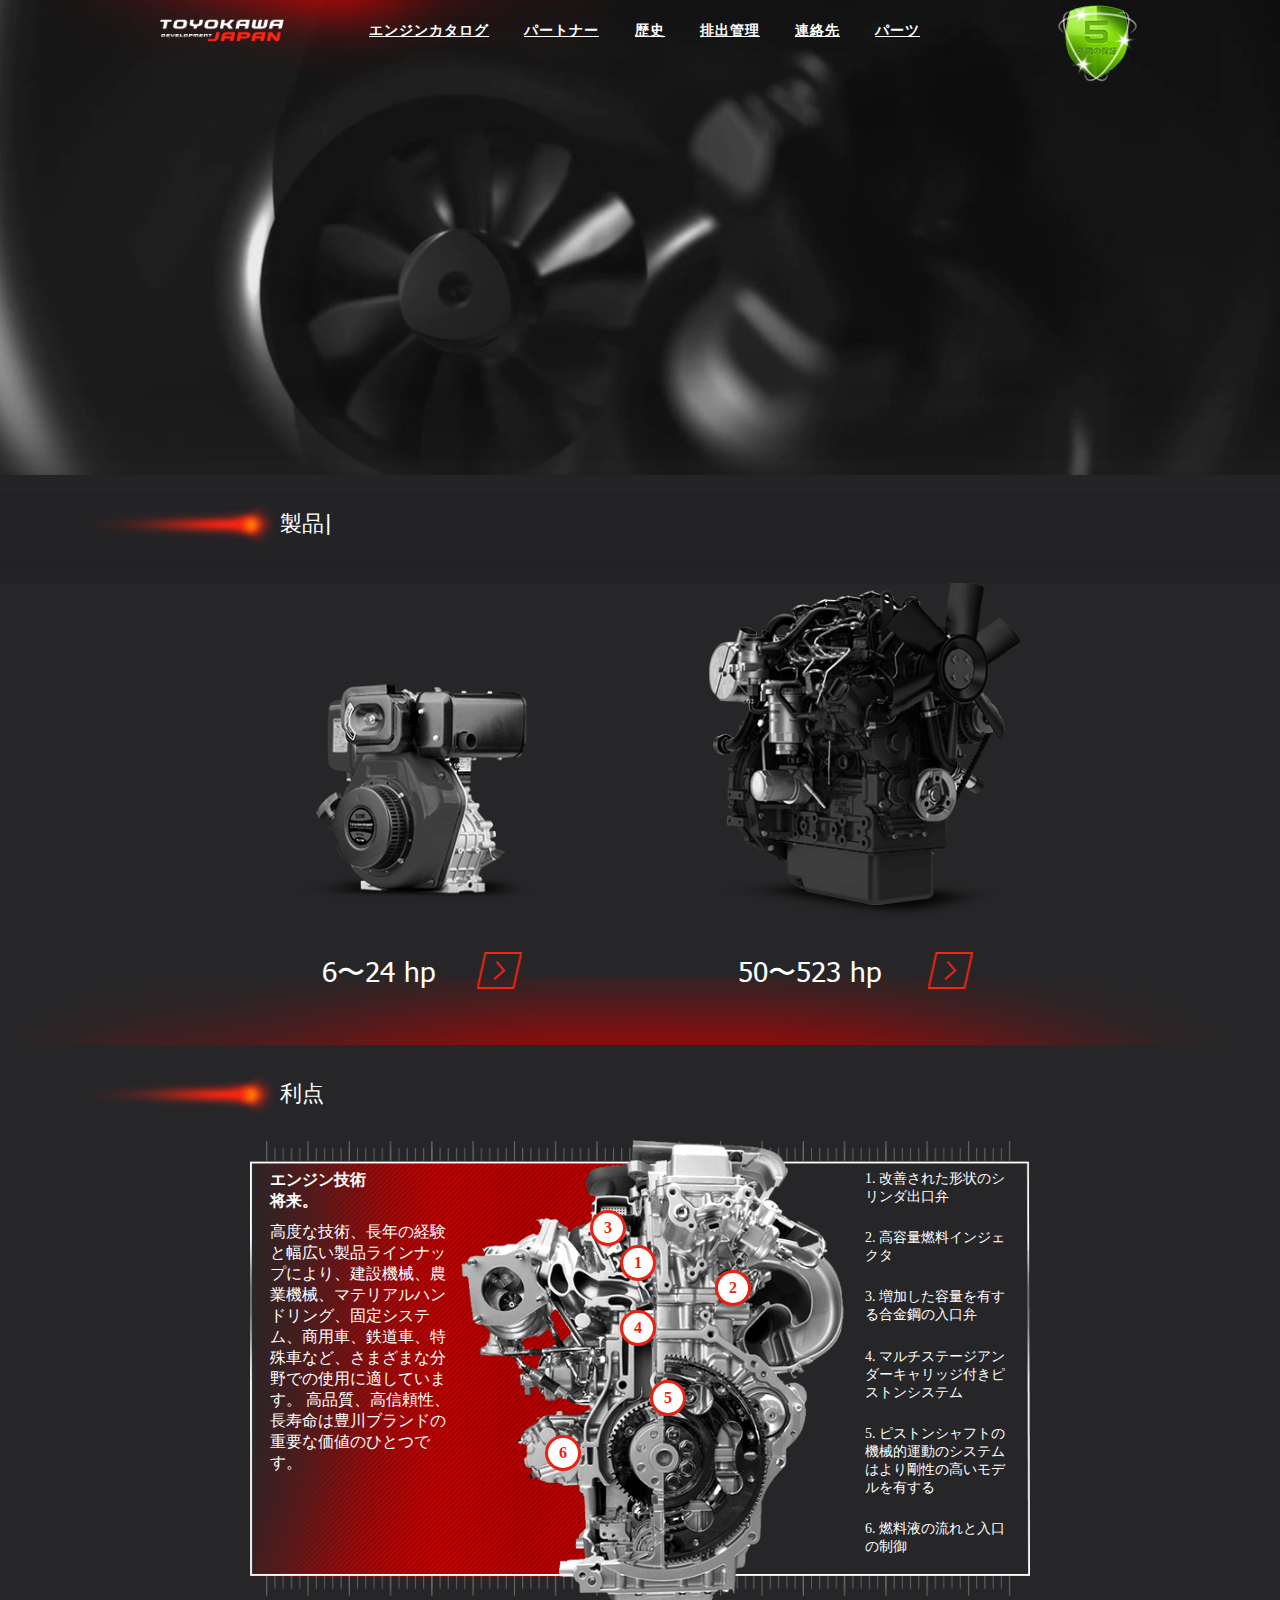
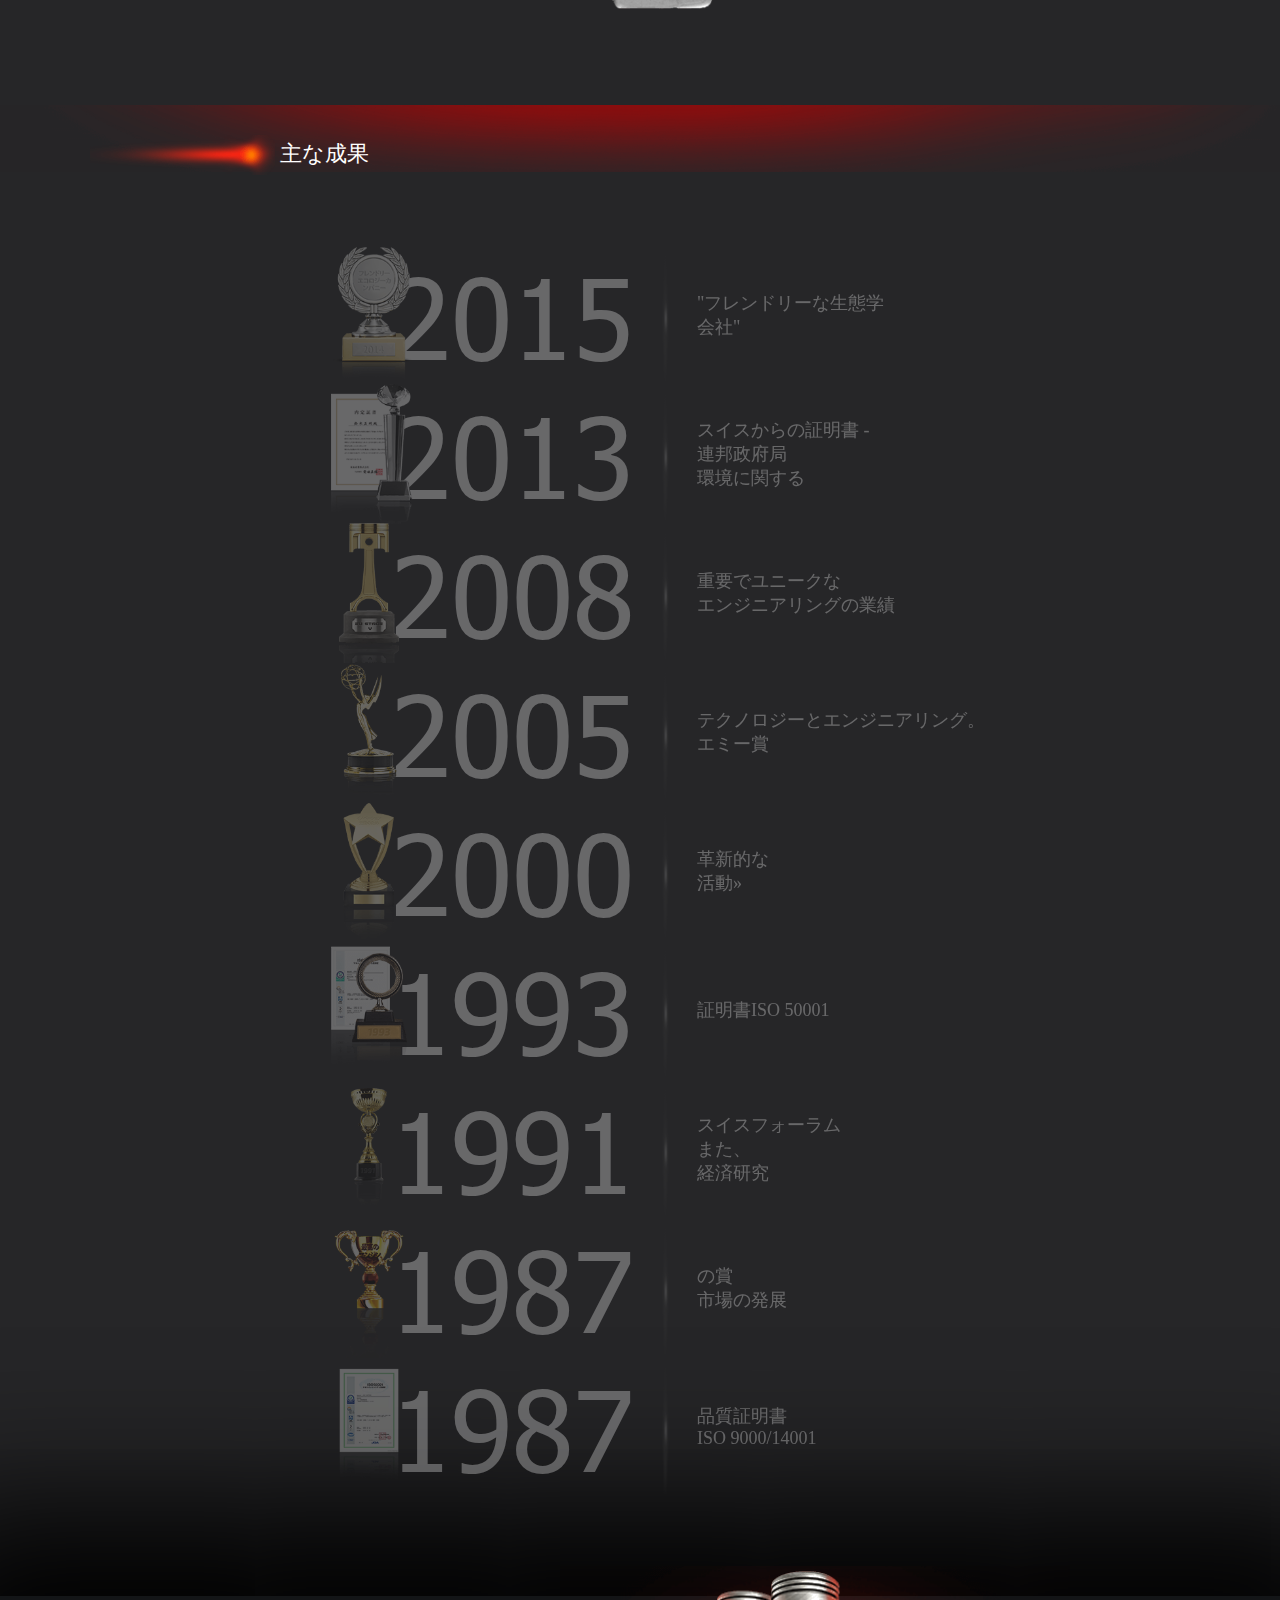
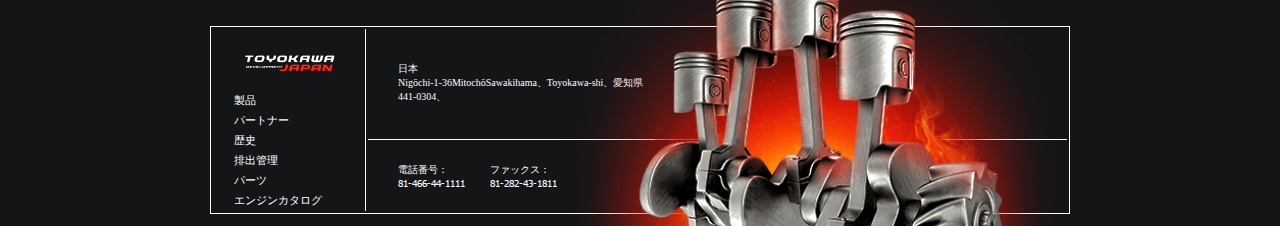
==== commit d433c181: "04/04 11.55" ====
--- a/index.html
+++ b/index.html
@@ -176,9 +176,9 @@
 									<div class="award"><img src="img/prize1987.png" alt=""></div>
 								</div>
 								<div class="proud_block">
-									<div class="year">1981</div>
-									<div class="divider"></div>
-									<div class="article">品質証明書<br>ISO 9001/14001</div>
+									<div class="year">1987</div>
+									<div class="divider"></div>
+									<div class="article">品質証明書<br>ISO 9000/14001</div>
 									<div class="award"><img src="img/prize1981.png" alt=""></div>
 								</div>
 							</div>
@@ -212,8 +212,8 @@
 					<tr>
 						<td class="secondCol lower">
 							<div>
-								<div class="leftPart">電話番号：<br><a href="tel:00966-2-687888">00966-2-687888</a></div>
-								<div class="rightPart">ファックス：<br><a href="tel:00966-2-687888">00966-2-687888</a></div>
+								<div class="leftPart">電話番号：<br><a href="tel:81466441111">81-466-44-1111</a></div>
+								<div class="rightPart">ファックス：<br><a href="tel:81282431811">81-282-43-1811</a></div>
 							</div>
 						</td>
 					</tr>
--- a/css/main.css
+++ b/css/main.css
@@ -406,6 +406,7 @@
 	position: relative;
 	left: calc(50% - 435px);
 	z-index: 5;
+	cursor: default;
 }
 .proud_block {
 	width: 100%;
@@ -421,7 +422,7 @@
 	position: relative;
 	margin-left: 185px;
 	opacity: .3;
-	cursor: pointer;
+	cursor: default;
 	outline: none;
 }
 .proud_block:hover, .proud_block:focus {
@@ -435,6 +436,7 @@
 	font-size: 7em;
 	height: 100%;
 	font-weight: 200;
+	cursor: default;
 	-webkit-box-sizing: border-box;
 	        box-sizing: border-box;
 }
@@ -457,6 +459,7 @@
 	position: absolute;
 	left: -70px;
 	top:20px;
+	cursor: default;
 }
 .proud_block>.award>img{
 	height: 100%;
